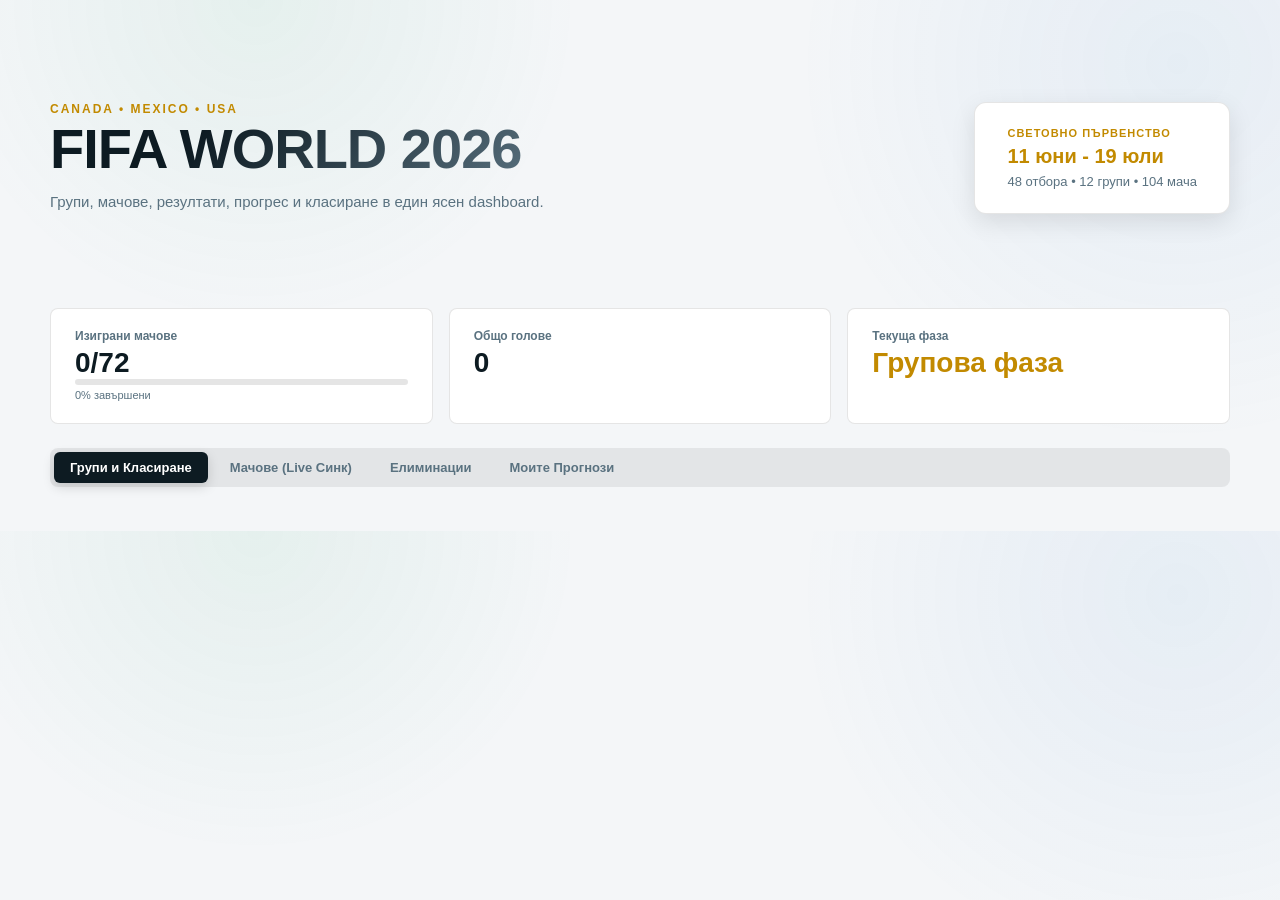
==== index.html @ af620a42 "Add files via upload" ====
<!doctype html>
<html lang="bg">
  <head>
    <meta charset="utf-8">
    <meta name="viewport" content="width=device-width, initial-scale=1">
    <title>FIFA WORLD 2026</title>
    <link rel="stylesheet" href="styles.css">
  </head>
  <body>
    <main class="shell">
      <header class="hero">
        <div>
          <p class="eyebrow">Canada • Mexico • USA</p>
          <h1>FIFA WORLD 2026</h1>
          <p class="subtitle">Групи, мачове, резултати, прогрес и класиране в един ясен dashboard.</p>
        </div>
        <div class="hero-panel">
          <span style="color: var(--gold); font-weight: bold; margin-bottom: 6px; display: block;">СВЕТОВНО ПЪРВЕНСТВО</span>
          <strong>11 юни - 19 юли</strong>
          <small>48 отбора • 12 групи • 104 мача</small>
        </div>
      </header>

      <section class="stats" aria-label="Общ прогрес">
        <article>
          <span>Изиграни мачове</span>
          <strong id="playedCount">0/72</strong>
          <div class="progress-container">
            <div class="progress-bar">
              <div id="progressFill" class="progress-fill"></div>
            </div>
            <small id="progressPercent" style="color: var(--muted); font-size: 11px;">0% завършени</small>
          </div>
        </article>
        <article>
          <span>Общо голове</span>
          <strong id="goalsCount">0</strong>
        </article>
        <article>
          <span>Текуща фаза</span>
          <strong id="stageLabel" style="color: var(--gold);">Групова фаза</strong>
        </article>
      </section>

      <nav class="tabs" aria-label="Основна навигация">
        <button class="tab active" data-view="groups">Групи и Класиране</button>
        <button class="tab" data-view="matches">Мачове (Live Синк)</button>
        <button class="tab" data-view="bracket">Елиминации</button>
        <button class="tab" data-view="bets">Моите Прогнози</button>
      </nav>

      <section id="groupsView" class="view active">
        <div id="standingsGrid" class="groups-grid">
          <!-- Групите се рендерират тук динамично чрез JavaScript -->
        </div>
      </section>

      <section id="matchesView" class="view">
        <div class="filters-bar">
          <div class="filter-group">
            <label for="groupFilter">Група:</label>
            <select id="groupFilter">
              <option value="all">Всички групи</option>
            </select>
          </div>
          <div class="filter-group">
            <label for="statusFilter">Статус:</label>
            <select id="statusFilter">
              <option value="all">Всички</option>
              <option value="played">Изиграни</option>
              <option value="upcoming">Предстоящи</option>
            </select>
          </div>
          <div id="syncStatus" class="sync-badge">Синхронизиране...</div>
        </div>

        <div id="matchesList" class="matches-list">
          <!-- Мачовете се рендерират динамично тук -->
        </div>
      </section>

      <section id="bracketView" class="view">
        <div class="modern-bracket-container">
          <div class="bracket-column">
            <div class="column-header">1/16 Финали</div>
            <div class="bracket-match"><div class="bracket-team">1A</div><div class="bracket-team">2B</div></div>
            <div class="bracket-match"><div class="bracket-team">1C</div><div class="bracket-team">3A/B/F</div></div>
          </div>
          <div class="bracket-column">
            <div class="column-header">1/8 Финали</div>
            <div class="bracket-match"><div class="bracket-team">Победител 1/16-1</div><div class="bracket-team">Победител 1/16-2</div></div>
          </div>
          <div class="bracket-column">
            <div class="column-header">Четвъртфинали</div>
            <div class="bracket-match"><div class="bracket-team">Победител 1/8-1</div><div class="bracket-team">Победител 1/8-2</div></div>
          </div>
          <div class="bracket-column">
            <div class="column-header">Полуфинали</div>
            <div class="bracket-match"><div class="bracket-team">Победител ЧФ-1</div><div class="bracket-team">Победител ЧФ-2</div></div>
          </div>
          <div class="bracket-column final-column">
            <div class="column-header" style="color: var(--gold);">ФИНАЛ</div>
            <div class="bracket-match final-match">
              <div class="bracket-team">👑 Шампион 1</div>
              <div class="bracket-team">👑 Шампион 2</div>
            </div>
          </div>
        </div>
      </section>

      <section id="betsView" class="view">
        <div class="bets-header" style="margin-bottom: 20px; background: var(--panel); padding: 16px; border-radius: 8px; border: 1px solid var(--line);">
          <h2 style="margin: 0 0 6px 0; color: var(--gold);">Моите Лични Прогнози</h2>
          <p style="color: var(--muted); font-size: 13px; margin: 0;">Тук можеш да попълниш твоите очаквания за мачовете независимо от официалното API.</p>
        </div>
        <div id="betsList" class="bets-list">
          <!-- Прогнозите ще се генерират тук -->
        </div>
      </section>
    </main>

    <script src="app.js"></script>
  </body>
</html>
---- styles.css ----
:root {
  --bg: #f4f6f8;
  --panel: #ffffff;
  --panel-2: #eef1f4;
  --ink: #0d1b22;
  --muted: #5a7280;
  --line: rgba(0, 0, 0, 0.10);
  --gold: #c28a00;
  --green: #1a9e6a;
  --red: #d94f3a;
  --blue: #2478cc;
}

* {
  box-sizing: border-box;
}

body {
  margin: 0;
  font-family: Inter, Segoe UI, Arial, sans-serif;
  background:
    radial-gradient(circle at 20% 0%, rgba(26, 158, 106, 0.07), transparent 28%),
    radial-gradient(circle at 92% 12%, rgba(36, 120, 204, 0.07), transparent 30%),
    var(--bg);
  color: var(--ink);
}

button,
select,
input {
  font: inherit;
}

.shell {
  width: min(1180px, calc(100% - 32px));
  margin: 0 auto;
  padding: 28px 0 44px;
}

.hero {
  min-height: 280px;
  display: flex;
  flex-wrap: wrap;
  align-items: center;
  justify-content: space-between;
  gap: 32px;
  padding: 20px 0 40px;
}

.hero h1 {
  margin: 4px 0 12px;
  font-size: clamp(32px, 5vw, 56px);
  font-weight: 900;
  letter-spacing: -1px;
  line-height: 1.05;
  background: linear-gradient(135deg, var(--ink) 30%, var(--muted));
  -webkit-background-clip: text;
  -webkit-text-fill-color: transparent;
}

.eyebrow {
  margin: 0;
  color: var(--gold);
  font-size: 12px;
  font-weight: 900;
  text-transform: uppercase;
  letter-spacing: 2px;
}

.subtitle {
  margin: 0;
  max-width: 520px;
  color: var(--muted);
  font-size: 15px;
  line-height: 1.5;
}

.hero-panel {
  padding: 24px 32px;
  border-radius: 12px;
  background: var(--panel);
  border: 1px solid var(--line);
  box-shadow: 0 8px 24px rgba(0, 0, 0, 0.10);
}

.hero-panel span {
  display: block;
  color: var(--muted);
  font-size: 11px;
  font-weight: 900;
  text-transform: uppercase;
  letter-spacing: 1px;
}

.hero-panel strong {
  display: block;
  margin: 4px 0 6px;
  font-size: 20px;
  font-weight: 900;
  color: var(--gold);
}

.hero-panel small {
  display: block;
  color: var(--muted);
  font-size: 13px;
}

.stats {
  display: grid;
  grid-template-columns: repeat(auto-fit, minmax(240px, 1fr));
  gap: 16px;
  margin-bottom: 24px;
}

.stats article {
  padding: 20px 24px;
  border-radius: 8px;
  background: var(--panel);
  border: 1px solid var(--line);
}

.stats span {
  display: block;
  margin-bottom: 4px;
  color: var(--muted);
  font-size: 12px;
  font-weight: bold;
}

.stats strong {
  font-size: 28px;
  font-weight: 900;
}



.progress-head {
  display: flex;
  justify-content: space-between;
  margin-bottom: 12px;
  font-size: 13px;
  font-weight: bold;
}

.progress-head span {
  color: var(--muted);
}

.progress-bar {
  height: 6px;
  border-radius: 3px;
  background: rgba(0, 0, 0, 0.1);
  overflow: hidden;
}

.progress-wrap {
  margin-bottom: 40px;
  padding: 20px 24px;
  border-radius: 8px;
  background: var(--panel);
  border: 1px solid var(--line);
}

.progress-fill {
  height: 100%;
  width: 0;
  background: linear-gradient(90deg, var(--blue), var(--green));
  transition: width 0.6s cubic-bezier(0.1, 0.8, 0.3, 1);
}

.controls {
  display: flex;
  flex-wrap: wrap;
  align-items: center;
  justify-content: space-between;
  gap: 20px;
  margin-bottom: 28px;
  padding-bottom: 16px;
  border-bottom: 1px solid var(--line);
}

.tabs {
  display: flex;
  gap: 6px;
  padding: 4px;
  border-radius: 8px;
  background: rgba(0, 0, 0, 0.07);
}

.tab {
  padding: 8px 16px;
  border: 0;
  border-radius: 6px;
  background: transparent;
  color: var(--muted);
  font-size: 13px;
  font-weight: bold;
  cursor: pointer;
  transition: all 0.15s ease;
}

.tab:hover {
  color: var(--ink);
}

.tab.active {
  background: var(--ink);
  color: #ffffff;
  box-shadow: 0 4px 12px rgba(0, 0, 0, 0.15);
}

.filters {
  display: flex;
  align-items: center;
  gap: 12px;
}

.filters select {
  padding: 8px 32px 8px 12px;
  border-radius: 6px;
  border: 1px solid var(--line);
  background: var(--panel) url("data:image/svg+xml,%3Csvg xmlns='http://www.w3.org/2000/svg' width='12' height='12' fill='%235a7280' viewBox='0 0 16 16'%3E%3Cpath d='M7.247 11.14 2.451 5.658C1.885 5.013 2.345 4 3.204 4h9.592a1 1 0 0 1 .753 1.659l-4.796 5.48a1 1 0 0 1-1.506 0z'/%3E%3C/svg%3E") no-repeat calc(100% - 12px) center;
  appearance: none;
  color: var(--ink);
  font-size: 13px;
  font-weight: bold;
  cursor: pointer;
}

.filters select:focus {
  outline: 0;
  border-color: var(--gold);
}

#syncStatus {
  min-width: 120px;
  color: var(--muted);
  font-size: 11px;
  font-weight: 900;
  text-transform: uppercase;
  text-align: right;
  letter-spacing: 0.5px;
}

.view {
  display: none;
}

.view.active-view {
  display: block;
}

#groupsView {
  display: none;
  grid-template-columns: repeat(auto-fill, minmax(270px, 1fr));
  gap: 20px;
}

#groupsView.active-view {
  display: grid;
}

.group-card {
  padding: 20px;
  border-radius: 8px;
  background: var(--panel);
  border: 1px solid var(--line);
}

.group-title {
  display: flex;
  align-items: center;
  justify-content: space-between;
  margin-bottom: 16px;
  padding-bottom: 10px;
  border-bottom: 1px solid rgba(255, 255, 255, 0.06);
}

.group-title h2 {
  margin: 0;
  font-size: 16px;
  font-weight: 900;
}

.pill {
  padding: 3px 8px;
  border-radius: 4px;
  background: rgba(240, 197, 106, 0.1);
  color: var(--gold);
  font-size: 11px;
  font-weight: bold;
}

.team-row {
  display: flex;
  align-items: center;
  justify-content: space-between;
  padding: 7px 0;
  font-size: 14px;
}

.team-name {
  font-weight: bold;
}

.team-meta {
  color: var(--muted);
  font-size: 12px;
}

.matches-list {
  display: grid;
  grid-template-columns: repeat(auto-fill, minmax(340px, 1fr));
  gap: 20px;
}

.match-card {
  padding: 20px;
  border-radius: 8px;
  background: var(--panel);
  border: 1px solid var(--line);
}

.match-top {
  display: flex;
  align-items: center;
  justify-content: space-between;
  margin-bottom: 10px;
}

.match-meta {
  color: var(--muted);
  font-size: 11px;
  font-weight: bold;
}

.status {
  font-size: 11px;
  font-weight: 900;
  text-transform: uppercase;
  letter-spacing: 0.5px;
}

.score-line {
  display: flex;
  align-items: center;
  justify-content: space-between;
  padding: 4px 0;
}

.score-line strong {
  font-size: 15px;
}

.score-line input {
  width: 48px;
  height: 36px;
  border: 1px solid var(--line);
  border-radius: 8px;
  background: #f4f6f8;
  color: var(--ink);
  font-size: 18px;
  font-weight: 900;
  text-align: center;
}

.score-line input:disabled {
  opacity: 1;
  cursor: not-allowed;
  color: var(--ink);
  border-color: rgba(194, 138, 0, 0.4);
  background: rgba(194, 138, 0, 0.07);
}

.score-actions {
  display: flex;
  align-items: center;
  justify-content: space-between;
  gap: 10px;
  margin-top: 12px;
}

.status {
  color: var(--muted);
  font-size: 12px;
  font-weight: 900;
}

.result-badge {
  color: var(--green);
}

table {
  width: 100%;
  border-collapse: collapse;
  font-size: 13px;
}

th,
td {
  padding: 9px 7px;
  border-top: 1px solid var(--line);
  text-align: right;
}

th:first-child,
td:first-child {
  text-align: left;
}

th {
  color: var(--muted);
  font-size: 11px;
  text-transform: uppercase;
}

.standings-grid {
  display: grid;
  grid-template-columns: repeat(auto-fill, minmax(270px, 1fr));
  gap: 20px;
}

.table-card {
  padding: 16px 20px;
  border-radius: 8px;
  background: var(--panel);
  border: 1px solid var(--line);
}

.table-card h2 {
  margin: 0 0 14px;
  font-size: 15px;
  font-weight: 900;
}

.modern-bracket-container {
  display: flex;
  gap: 24px;
  overflow-x: auto;
  padding: 20px 5px;
  align-items: stretch;
}

.bracket-column {
  display: flex;
  flex-direction: column;
  justify-content: space-around;
  min-width: 210px;
  flex: 1;
  gap: 20px;
}

.column-header {
  font-size: 11px;
  font-weight: 900;
  color: var(--gold);
  text-transform: uppercase;
  text-align: center;
  margin-bottom: 5px;
  letter-spacing: 1px;
  background: rgba(240, 197, 106, 0.08);
  padding: 6px;
  border-radius: 4px;
}

.bracket-match {
  background: var(--panel);
  border: 1px solid var(--line);
  border-radius: 8px;
  padding: 12px;
  display: flex;
  flex-direction: column;
  gap: 8px;
  box-shadow: 0 2px 8px rgba(0,0,0,0.08);
  position: relative;
}

.bracket-team {
  font-size: 13px;
  font-weight: bold;
  padding: 6px 8px;
  background: rgba(0,0,0,0.03);
  border-radius: 4px;
  border-left: 3px solid var(--muted);
  color: var(--ink);
}

.final-match {
  border: 1px solid var(--gold);
  background: linear-gradient(145deg, #fffbf0, #fff8e1);
}

.final-match .bracket-team {
  border-left-color: var(--gold);
}

.bet-input {
  background: #fafafa !important;
  color: var(--gold) !important;
  border: 1px solid rgba(194, 138, 0, 0.35) !important;
}
.bet-input:focus {
  border-color: var(--gold) !important;
  outline: none;
  box-shadow: 0 0 5px rgba(194, 138, 0, 0.2);
}
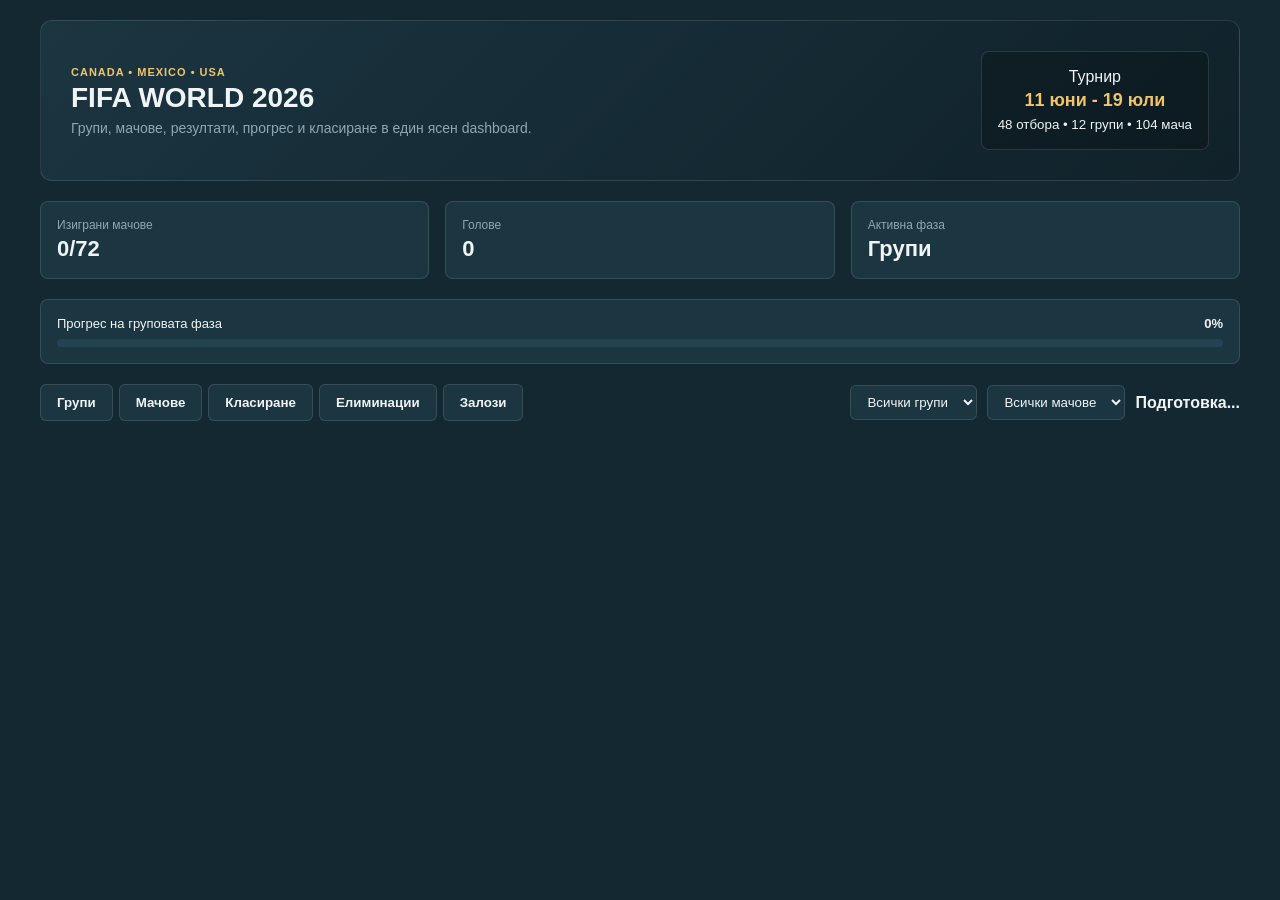
==== commit cbd99e70: "Add files via upload" ====
--- a/index.html
+++ b/index.html
@@ -15,7 +15,7 @@
           <p class="subtitle">Групи, мачове, резултати, прогрес и класиране в един ясен dashboard.</p>
         </div>
         <div class="hero-panel">
-          <span style="color: var(--gold); font-weight: bold; margin-bottom: 6px; display: block;">СВЕТОВНО ПЪРВЕНСТВО</span>
+          <span>Турнир</span>
           <strong>11 юни - 19 юли</strong>
           <small>48 отбора • 12 групи • 104 мача</small>
         </div>
@@ -25,70 +25,63 @@
         <article>
           <span>Изиграни мачове</span>
           <strong id="playedCount">0/72</strong>
-          <div class="progress-container">
-            <div class="progress-bar">
-              <div id="progressFill" class="progress-fill"></div>
-            </div>
-            <small id="progressPercent" style="color: var(--muted); font-size: 11px;">0% завършени</small>
-          </div>
         </article>
         <article>
-          <span>Общо голове</span>
+          <span>Голове</span>
           <strong id="goalsCount">0</strong>
         </article>
         <article>
-          <span>Текуща фаза</span>
-          <strong id="stageLabel" style="color: var(--gold);">Групова фаза</strong>
+          <span>Активна фаза</span>
+          <strong id="stageLabel">Групи</strong>
         </article>
       </section>
 
-      <nav class="tabs" aria-label="Основна навигация">
-        <button class="tab active" data-view="groups">Групи и Класиране</button>
-        <button class="tab" data-view="matches">Мачове (Live Синк)</button>
-        <button class="tab" data-view="bracket">Елиминации</button>
-        <button class="tab" data-view="bets">Моите Прогнози</button>
-      </nav>
-
-      <section id="groupsView" class="view active">
-        <div id="standingsGrid" class="groups-grid">
-          <!-- Групите се рендерират тук динамично чрез JavaScript -->
+      <section class="progress-wrap" aria-label="Визуален прогрес">
+        <div class="progress-head">
+          <span>Прогрес на груповата фаза</span>
+          <strong id="progressPercent">0%</strong>
+        </div>
+        <div class="progress-bar">
+          <div id="progressFill" class="progress-fill"></div>
         </div>
       </section>
 
-      <section id="matchesView" class="view">
-        <div class="filters-bar">
-          <div class="filter-group">
-            <label for="groupFilter">Група:</label>
-            <select id="groupFilter">
-              <option value="all">Всички групи</option>
-            </select>
-          </div>
-          <div class="filter-group">
-            <label for="statusFilter">Статус:</label>
-            <select id="statusFilter">
-              <option value="all">Всички</option>
-              <option value="played">Изиграни</option>
-              <option value="upcoming">Предстоящи</option>
-            </select>
-          </div>
-          <div id="syncStatus" class="sync-badge">Синхронизиране...</div>
+      <div class="controls">
+        <nav class="tabs">
+          <button class="tab" data-view="groups">Групи</button>
+          <button class="tab" data-view="matches">Мачове</button>
+          <button class="tab" data-view="standings">Класиране</button>
+          <button class="tab" data-view="bracket">Елиминации</button>
+          <button class="tab" data-view="bets">Залози</button>
+        </nav>
+
+        <div class="filters">
+          <select id="groupFilter" aria-label="Филтър по група">
+            <option value="all">Всички групи</option>
+          </select>
+          <select id="statusFilter" aria-label="Филтър по статус">
+            <option value="all">Всички мачове</option>
+            <option value="played">Изиграни</option>
+            <option value="upcoming">Предстоящи</option>
+          </select>
+          <strong id="syncStatus">Подготовка...</strong>
         </div>
+      </div>
 
-        <div id="matchesList" class="matches-list">
-          <!-- Мачовете се рендерират динамично тук -->
-        </div>
-      </section>
+      <section id="groupsView" class="view"></section>
+      <section id="matchesView" class="view"></section>
+      <section id="standingsView" class="view"><div id="standingsGrid" class="standings-grid"></div></section>
 
       <section id="bracketView" class="view">
         <div class="modern-bracket-container">
           <div class="bracket-column">
             <div class="column-header">1/16 Финали</div>
-            <div class="bracket-match"><div class="bracket-team">1A</div><div class="bracket-team">2B</div></div>
-            <div class="bracket-match"><div class="bracket-team">1C</div><div class="bracket-team">3A/B/F</div></div>
+            <div class="bracket-match"><div class="bracket-team">Победител А</div><div class="bracket-team">Трети C/D/E</div></div>
+            <div class="bracket-match"><div class="bracket-team">Победител B</div><div class="bracket-team">Втори F</div></div>
           </div>
           <div class="bracket-column">
             <div class="column-header">1/8 Финали</div>
-            <div class="bracket-match"><div class="bracket-team">Победител 1/16-1</div><div class="bracket-team">Победител 1/16-2</div></div>
+            <div class="bracket-match"><div class="bracket-team">Победител Мач 1</div><div class="bracket-team">Победител Мач 2</div></div>
           </div>
           <div class="bracket-column">
             <div class="column-header">Четвъртфинали</div>
@@ -111,14 +104,11 @@
       <section id="betsView" class="view">
         <div class="bets-header" style="margin-bottom: 20px; background: var(--panel); padding: 16px; border-radius: 8px; border: 1px solid var(--line);">
           <h2 style="margin: 0 0 6px 0; color: var(--gold);">Моите Лични Прогнози</h2>
-          <p style="color: var(--muted); font-size: 13px; margin: 0;">Тук можеш да попълниш твоите очаквания за мачовете независимо от официалното API.</p>
+          <p style="color: var(--muted); font-size: 13px; margin: 0;">Резултатите се запазват автоматично във вашия браузър.</p>
         </div>
-        <div id="betsList" class="bets-list">
-          <!-- Прогнозите ще се генерират тук -->
-        </div>
+        <div id="betsList" class="matches-list"></div>
       </section>
     </main>
-
     <script src="app.js"></script>
   </body>
 </html>
--- a/styles.css
+++ b/styles.css
@@ -1,507 +1,77 @@
+/* Елиминиране на белите екрани чрез чист CSS и твърда тема */
 :root {
-  --bg: #f4f6f8;
-  --panel: #ffffff;
-  --panel-2: #eef1f4;
-  --ink: #0d1b22;
-  --muted: #5a7280;
-  --line: rgba(0, 0, 0, 0.10);
-  --gold: #c28a00;
-  --green: #1a9e6a;
-  --red: #d94f3a;
-  --blue: #2478cc;
+  --bg: #142831;
+  --panel: #1b3541;
+  --panel-2: #234352;
+  --ink: #f0f4f6;
+  --muted: #8fa7b3;
+  --line: rgba(255, 255, 255, 0.12);
+  --gold: #f0c56a;
+  --green: #2ecc71;
+  --red: #e74c3c;
+  --blue: #3498db;
 }
 
-* {
-  box-sizing: border-box;
-}
-
+* { box-sizing: border-box; }
 body {
   margin: 0;
-  font-family: Inter, Segoe UI, Arial, sans-serif;
-  background:
-    radial-gradient(circle at 20% 0%, rgba(26, 158, 106, 0.07), transparent 28%),
-    radial-gradient(circle at 92% 12%, rgba(36, 120, 204, 0.07), transparent 30%),
-    var(--bg);
+  font-family: -apple-system, BlinkMacSystemFont, "Segoe UI", Roboto, Arial, sans-serif;
+  background: var(--bg);
   color: var(--ink);
 }
 
-button,
-select,
-input {
-  font: inherit;
-}
-
-.shell {
-  width: min(1180px, calc(100% - 32px));
-  margin: 0 auto;
-  padding: 28px 0 44px;
-}
+.shell { width: min(1200px, calc(100% - 24px)); margin: 0 auto; padding: 20px 0; }
 
 .hero {
-  min-height: 280px;
-  display: flex;
-  flex-wrap: wrap;
-  align-items: center;
-  justify-content: space-between;
-  gap: 32px;
-  padding: 20px 0 40px;
-}
-
-.hero h1 {
-  margin: 4px 0 12px;
-  font-size: clamp(32px, 5vw, 56px);
-  font-weight: 900;
-  letter-spacing: -1px;
-  line-height: 1.05;
-  background: linear-gradient(135deg, var(--ink) 30%, var(--muted));
-  -webkit-background-clip: text;
-  -webkit-text-fill-color: transparent;
-}
-
-.eyebrow {
-  margin: 0;
-  color: var(--gold);
-  font-size: 12px;
-  font-weight: 900;
-  text-transform: uppercase;
-  letter-spacing: 2px;
-}
-
-.subtitle {
-  margin: 0;
-  max-width: 520px;
-  color: var(--muted);
-  font-size: 15px;
-  line-height: 1.5;
-}
-
-.hero-panel {
-  padding: 24px 32px;
-  border-radius: 12px;
-  background: var(--panel);
-  border: 1px solid var(--line);
-  box-shadow: 0 8px 24px rgba(0, 0, 0, 0.10);
-}
-
-.hero-panel span {
-  display: block;
-  color: var(--muted);
-  font-size: 11px;
-  font-weight: 900;
-  text-transform: uppercase;
-  letter-spacing: 1px;
-}
-
-.hero-panel strong {
-  display: block;
-  margin: 4px 0 6px;
-  font-size: 20px;
-  font-weight: 900;
-  color: var(--gold);
-}
-
-.hero-panel small {
-  display: block;
-  color: var(--muted);
-  font-size: 13px;
-}
-
-.stats {
-  display: grid;
-  grid-template-columns: repeat(auto-fit, minmax(240px, 1fr));
-  gap: 16px;
-  margin-bottom: 24px;
-}
-
-.stats article {
-  padding: 20px 24px;
-  border-radius: 8px;
-  background: var(--panel);
-  border: 1px solid var(--line);
-}
-
-.stats span {
-  display: block;
-  margin-bottom: 4px;
-  color: var(--muted);
-  font-size: 12px;
-  font-weight: bold;
-}
-
-.stats strong {
-  font-size: 28px;
-  font-weight: 900;
-}
-
-
-
-.progress-head {
   display: flex;
   justify-content: space-between;
-  margin-bottom: 12px;
-  font-size: 13px;
-  font-weight: bold;
+  align-items: center;
+  background: linear-gradient(135deg, var(--panel), #102129);
+  padding: 30px;
+  border-radius: 12px;
+  border: 1px solid var(--line);
+  margin-bottom: 20px;
 }
+.hero h1 { margin: 4px 0; font-size: 28px; }
+.hero .eyebrow { color: var(--gold); text-transform: uppercase; font-size: 11px; font-weight: bold; margin: 0; letter-spacing: 1px; }
+.hero .subtitle { color: var(--muted); margin: 6px 0 0 0; font-size: 14px; }
+.hero-panel { background: rgba(0,0,0,0.2); padding: 16px; border-radius: 8px; text-align: center; border: 1px solid var(--line); }
+.hero-panel strong { display: block; font-size: 18px; color: var(--gold); margin: 4px 0; }
 
-.progress-head span {
-  color: var(--muted);
-}
+.stats { display: grid; grid-template-columns: repeat(auto-fit, minmax(200px, 1fr)); gap: 16px; margin-bottom: 20px; }
+.stats article { background: var(--panel); border: 1px solid var(--line); padding: 16px; border-radius: 8px; }
+.stats span { display: block; font-size: 12px; color: var(--muted); margin-bottom: 4px; }
+.stats strong { font-size: 22px; font-weight: bold; }
 
-.progress-bar {
-  height: 6px;
-  border-radius: 3px;
-  background: rgba(0, 0, 0, 0.1);
-  overflow: hidden;
-}
+.progress-wrap { background: var(--panel); padding: 16px; border-radius: 8px; border: 1px solid var(--line); margin-bottom: 20px; }
+.progress-head { display: flex; justify-content: space-between; font-size: 13px; margin-bottom: 8px; }
+.progress-bar { background: var(--panel-2); height: 8px; border-radius: 4px; overflow: hidden; }
+.progress-fill { background: var(--green); height: 100%; width: 0%; transition: width 0.3s ease; }
 
-.progress-wrap {
-  margin-bottom: 40px;
-  padding: 20px 24px;
-  border-radius: 8px;
-  background: var(--panel);
-  border: 1px solid var(--line);
-}
+.controls { display: flex; justify-content: space-between; align-items: center; flex-wrap: wrap; gap: 16px; margin-bottom: 20px; }
+.tabs { display: flex; gap: 6px; }
+.tab { background: var(--panel); border: 1px solid var(--line); padding: 10px 16px; color: var(--ink); font-weight: 600; cursor: pointer; border-radius: 6px; }
+.tab.active { background: var(--gold); color: #000; border-color: var(--gold); }
 
-.progress-fill {
-  height: 100%;
-  width: 0;
-  background: linear-gradient(90deg, var(--blue), var(--green));
-  transition: width 0.6s cubic-bezier(0.1, 0.8, 0.3, 1);
-}
+.filters { display: flex; align-items: center; gap: 10px; }
+.filters select { background: var(--panel); color: var(--ink); border: 1px solid var(--line); padding: 8px 12px; border-radius: 6px; outline: none; }
 
-.controls {
-  display: flex;
-  flex-wrap: wrap;
-  align-items: center;
-  justify-content: space-between;
-  gap: 20px;
-  margin-bottom: 28px;
-  padding-bottom: 16px;
-  border-bottom: 1px solid var(--line);
-}
+.view { display: none; }
 
-.tabs {
-  display: flex;
-  gap: 6px;
-  padding: 4px;
-  border-radius: 8px;
-  background: rgba(0, 0, 0, 0.07);
-}
+/* Картички и таблици */
+#groupsView { display: grid; grid-template-columns: repeat(auto-fill, minmax(280px, 1fr)); gap: 16px; }
+.group-card, .table-card, .match-card { background: var(--panel); border: 1px solid var(--line); border-radius: 8px; padding: 16px; }
+.group-title { display: flex; justify-content: space-between; align-items: center; border-bottom: 1px solid var(--line); padding-bottom: 8px; margin-bottom: 12px; }
+.group-title h2 { margin: 0; font-size: 16px; color: var(--gold); }
+.pill { background: var(--panel-2); padding: 4px 8px; border-radius: 4px; font-size: 11px; }
 
-.tab {
-  padding: 8px 16px;
-  border: 0;
-  border-radius: 6px;
-  background: transparent;
-  color: var(--muted);
-  font-size: 13px;
-  font-weight: bold;
-  cursor: pointer;
-  transition: all 0.15s ease;
-}
+.matches-list, .standings-grid { display: grid; grid-template-columns: repeat(auto-fill, minmax(320px, 1fr)); gap: 16px; }
+.match-top { display: flex; justify-content: space-between; font-size: 11px; color: var(--muted); margin-bottom: 8px; }
+.score-line { display: flex; justify-content: space-between; align-items: center; padding: 4px 0; }
+.score-line input { width: 46px; height: 32px; text-align: center; background: var(--panel-2); color: #fff; border: 1px solid var(--line); border-radius: 6px; font-weight: bold; }
 
-.tab:hover {
-  color: var(--ink);
-}
-
-.tab.active {
-  background: var(--ink);
-  color: #ffffff;
-  box-shadow: 0 4px 12px rgba(0, 0, 0, 0.15);
-}
-
-.filters {
-  display: flex;
-  align-items: center;
-  gap: 12px;
-}
-
-.filters select {
-  padding: 8px 32px 8px 12px;
-  border-radius: 6px;
-  border: 1px solid var(--line);
-  background: var(--panel) url("data:image/svg+xml,%3Csvg xmlns='http://www.w3.org/2000/svg' width='12' height='12' fill='%235a7280' viewBox='0 0 16 16'%3E%3Cpath d='M7.247 11.14 2.451 5.658C1.885 5.013 2.345 4 3.204 4h9.592a1 1 0 0 1 .753 1.659l-4.796 5.48a1 1 0 0 1-1.506 0z'/%3E%3C/svg%3E") no-repeat calc(100% - 12px) center;
-  appearance: none;
-  color: var(--ink);
-  font-size: 13px;
-  font-weight: bold;
-  cursor: pointer;
-}
-
-.filters select:focus {
-  outline: 0;
-  border-color: var(--gold);
-}
-
-#syncStatus {
-  min-width: 120px;
-  color: var(--muted);
-  font-size: 11px;
-  font-weight: 900;
-  text-transform: uppercase;
-  text-align: right;
-  letter-spacing: 0.5px;
-}
-
-.view {
-  display: none;
-}
-
-.view.active-view {
-  display: block;
-}
-
-#groupsView {
-  display: none;
-  grid-template-columns: repeat(auto-fill, minmax(270px, 1fr));
-  gap: 20px;
-}
-
-#groupsView.active-view {
-  display: grid;
-}
-
-.group-card {
-  padding: 20px;
-  border-radius: 8px;
-  background: var(--panel);
-  border: 1px solid var(--line);
-}
-
-.group-title {
-  display: flex;
-  align-items: center;
-  justify-content: space-between;
-  margin-bottom: 16px;
-  padding-bottom: 10px;
-  border-bottom: 1px solid rgba(255, 255, 255, 0.06);
-}
-
-.group-title h2 {
-  margin: 0;
-  font-size: 16px;
-  font-weight: 900;
-}
-
-.pill {
-  padding: 3px 8px;
-  border-radius: 4px;
-  background: rgba(240, 197, 106, 0.1);
-  color: var(--gold);
-  font-size: 11px;
-  font-weight: bold;
-}
-
-.team-row {
-  display: flex;
-  align-items: center;
-  justify-content: space-between;
-  padding: 7px 0;
-  font-size: 14px;
-}
-
-.team-name {
-  font-weight: bold;
-}
-
-.team-meta {
-  color: var(--muted);
-  font-size: 12px;
-}
-
-.matches-list {
-  display: grid;
-  grid-template-columns: repeat(auto-fill, minmax(340px, 1fr));
-  gap: 20px;
-}
-
-.match-card {
-  padding: 20px;
-  border-radius: 8px;
-  background: var(--panel);
-  border: 1px solid var(--line);
-}
-
-.match-top {
-  display: flex;
-  align-items: center;
-  justify-content: space-between;
-  margin-bottom: 10px;
-}
-
-.match-meta {
-  color: var(--muted);
-  font-size: 11px;
-  font-weight: bold;
-}
-
-.status {
-  font-size: 11px;
-  font-weight: 900;
-  text-transform: uppercase;
-  letter-spacing: 0.5px;
-}
-
-.score-line {
-  display: flex;
-  align-items: center;
-  justify-content: space-between;
-  padding: 4px 0;
-}
-
-.score-line strong {
-  font-size: 15px;
-}
-
-.score-line input {
-  width: 48px;
-  height: 36px;
-  border: 1px solid var(--line);
-  border-radius: 8px;
-  background: #f4f6f8;
-  color: var(--ink);
-  font-size: 18px;
-  font-weight: 900;
-  text-align: center;
-}
-
-.score-line input:disabled {
-  opacity: 1;
-  cursor: not-allowed;
-  color: var(--ink);
-  border-color: rgba(194, 138, 0, 0.4);
-  background: rgba(194, 138, 0, 0.07);
-}
-
-.score-actions {
-  display: flex;
-  align-items: center;
-  justify-content: space-between;
-  gap: 10px;
-  margin-top: 12px;
-}
-
-.status {
-  color: var(--muted);
-  font-size: 12px;
-  font-weight: 900;
-}
-
-.result-badge {
-  color: var(--green);
-}
-
-table {
-  width: 100%;
-  border-collapse: collapse;
-  font-size: 13px;
-}
-
-th,
-td {
-  padding: 9px 7px;
-  border-top: 1px solid var(--line);
-  text-align: right;
-}
-
-th:first-child,
-td:first-child {
-  text-align: left;
-}
-
-th {
-  color: var(--muted);
-  font-size: 11px;
-  text-transform: uppercase;
-}
-
-.standings-grid {
-  display: grid;
-  grid-template-columns: repeat(auto-fill, minmax(270px, 1fr));
-  gap: 20px;
-}
-
-.table-card {
-  padding: 16px 20px;
-  border-radius: 8px;
-  background: var(--panel);
-  border: 1px solid var(--line);
-}
-
-.table-card h2 {
-  margin: 0 0 14px;
-  font-size: 15px;
-  font-weight: 900;
-}
-
-.modern-bracket-container {
-  display: flex;
-  gap: 24px;
-  overflow-x: auto;
-  padding: 20px 5px;
-  align-items: stretch;
-}
-
-.bracket-column {
-  display: flex;
-  flex-direction: column;
-  justify-content: space-around;
-  min-width: 210px;
-  flex: 1;
-  gap: 20px;
-}
-
-.column-header {
-  font-size: 11px;
-  font-weight: 900;
-  color: var(--gold);
-  text-transform: uppercase;
-  text-align: center;
-  margin-bottom: 5px;
-  letter-spacing: 1px;
-  background: rgba(240, 197, 106, 0.08);
-  padding: 6px;
-  border-radius: 4px;
-}
-
-.bracket-match {
-  background: var(--panel);
-  border: 1px solid var(--line);
-  border-radius: 8px;
-  padding: 12px;
-  display: flex;
-  flex-direction: column;
-  gap: 8px;
-  box-shadow: 0 2px 8px rgba(0,0,0,0.08);
-  position: relative;
-}
-
-.bracket-team {
-  font-size: 13px;
-  font-weight: bold;
-  padding: 6px 8px;
-  background: rgba(0,0,0,0.03);
-  border-radius: 4px;
-  border-left: 3px solid var(--muted);
-  color: var(--ink);
-}
-
-.final-match {
-  border: 1px solid var(--gold);
-  background: linear-gradient(145deg, #fffbf0, #fff8e1);
-}
-
-.final-match .bracket-team {
-  border-left-color: var(--gold);
-}
-
-.bet-input {
-  background: #fafafa !important;
-  color: var(--gold) !important;
-  border: 1px solid rgba(194, 138, 0, 0.35) !important;
-}
-.bet-input:focus {
-  border-color: var(--gold) !important;
-  outline: none;
-  box-shadow: 0 0 5px rgba(194, 138, 0, 0.2);
-}
+.modern-bracket-container { display: flex; gap: 20px; overflow-x: auto; padding: 10px 0; }
+.bracket-column { display: flex; flex-direction: column; justify-content: space-around; gap: 12px; min-width: 200px; }
+.column-header { font-size: 11px; text-align: center; background: var(--panel-2); padding: 6px; border-radius: 4px; font-weight: bold; color: var(--gold); }
+.bracket-match { background: var(--panel); border: 1px solid var(--line); padding: 10px; border-radius: 6px; }
+.bracket-team { font-size: 13px; padding: 2px 0; }
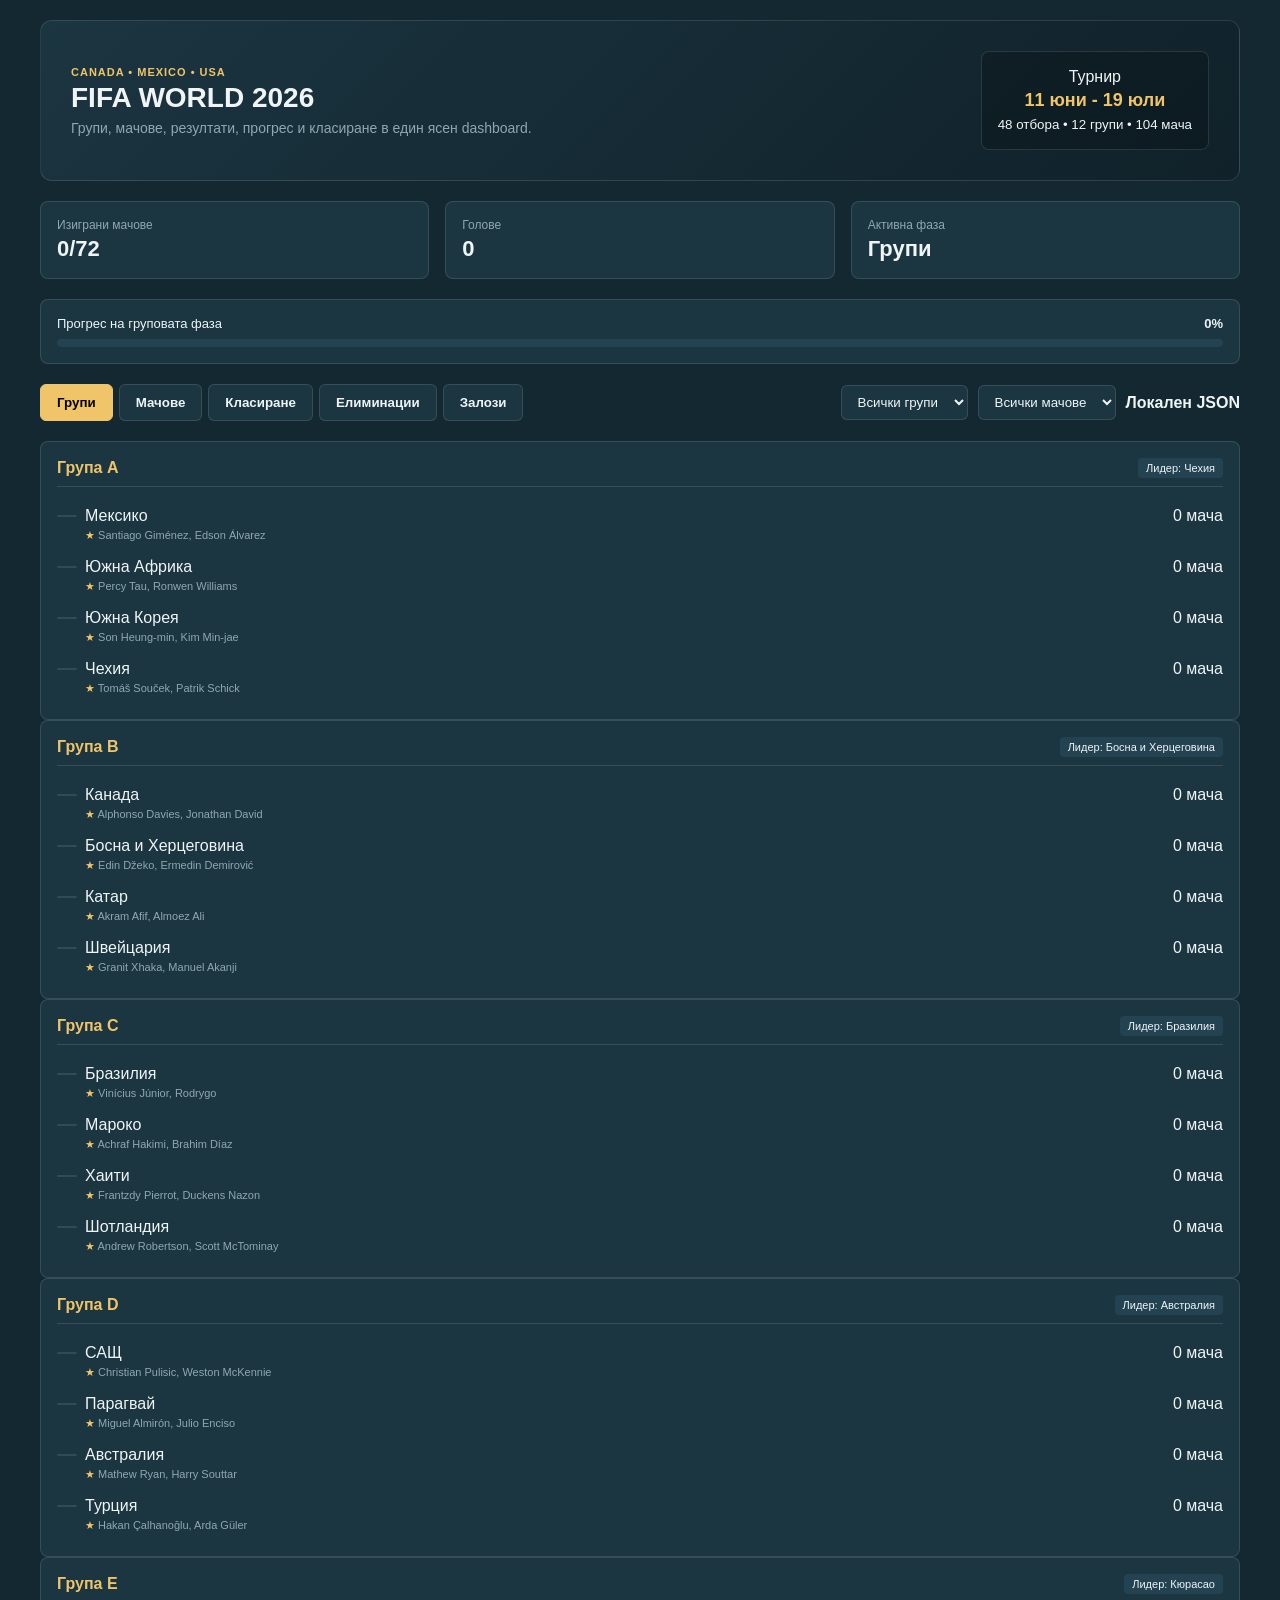
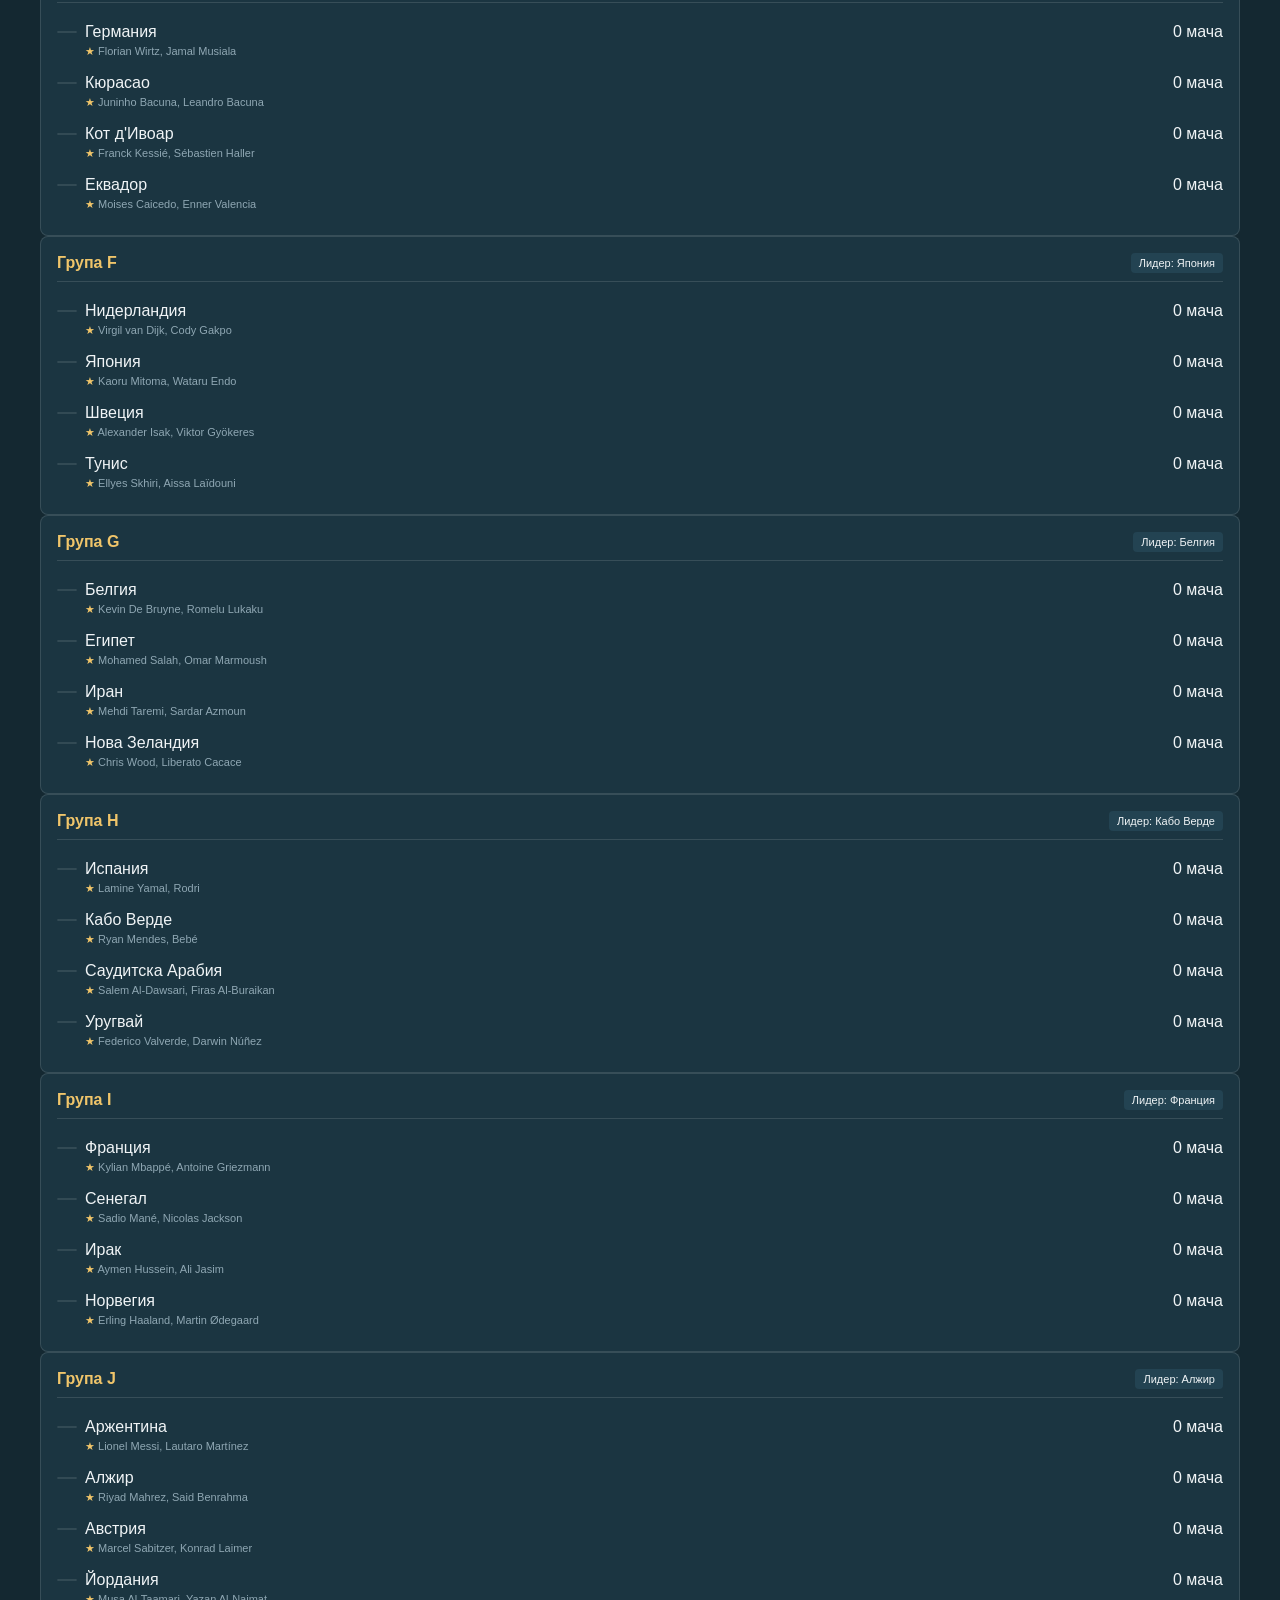
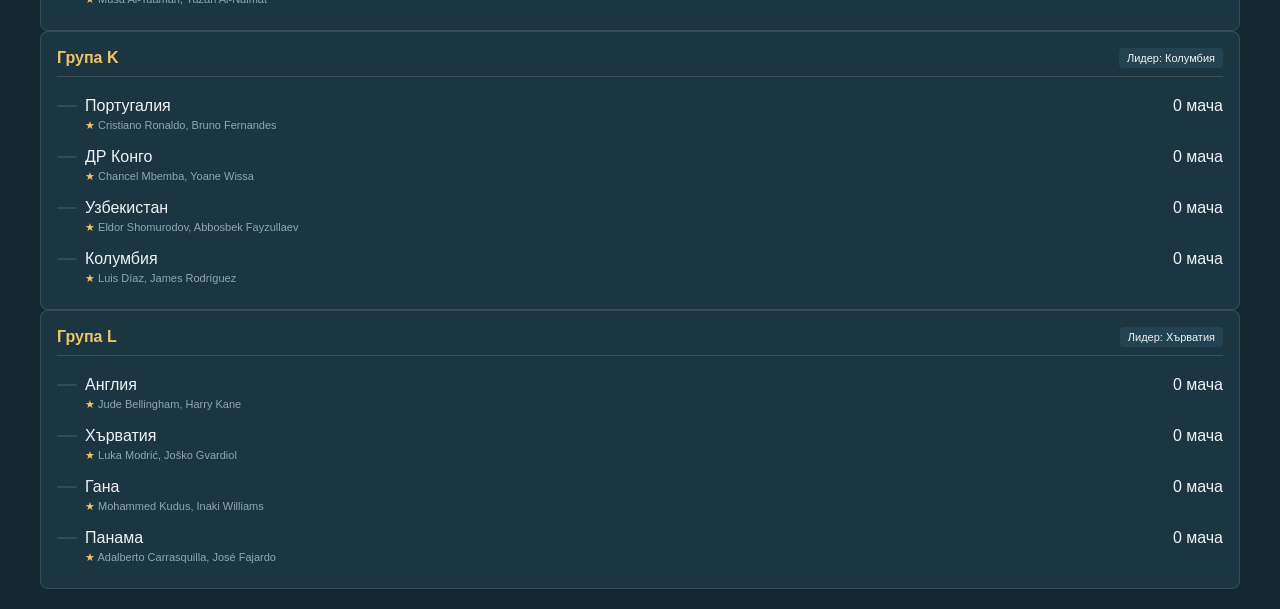
==== commit cf4168ea: "Add files via upload" ====
--- a/index.html
+++ b/index.html
@@ -69,7 +69,7 @@
       </div>
 
       <section id="groupsView" class="view"></section>
-      <section id="matchesView" class="view"></section>
+      <section id="matchesView" class="view"><div id="matchesList" class="matches-list"></div></section>
       <section id="standingsView" class="view"><div id="standingsGrid" class="standings-grid"></div></section>
 
       <section id="bracketView" class="view">
--- a/styles.css
+++ b/styles.css
@@ -1,4 +1,3 @@
-/* Елиминиране на белите екрани чрез чист CSS и твърда тема */
 :root {
   --bg: #142831;
   --panel: #1b3541;
@@ -50,7 +49,7 @@
 
 .controls { display: flex; justify-content: space-between; align-items: center; flex-wrap: wrap; gap: 16px; margin-bottom: 20px; }
 .tabs { display: flex; gap: 6px; }
-.tab { background: var(--panel); border: 1px solid var(--line); padding: 10px 16px; color: var(--ink); font-weight: 600; cursor: pointer; border-radius: 6px; }
+.tab { background: var(--panel); border: 1px solid var(--line); padding: 10px 16px; color: var(--ink); font-weight: 600; cursor: pointer; border-radius: 6px; outline: none;}
 .tab.active { background: var(--gold); color: #000; border-color: var(--gold); }
 
 .filters { display: flex; align-items: center; gap: 10px; }
@@ -58,7 +57,6 @@
 
 .view { display: none; }
 
-/* Картички и таблици */
 #groupsView { display: grid; grid-template-columns: repeat(auto-fill, minmax(280px, 1fr)); gap: 16px; }
 .group-card, .table-card, .match-card { background: var(--panel); border: 1px solid var(--line); border-radius: 8px; padding: 16px; }
 .group-title { display: flex; justify-content: space-between; align-items: center; border-bottom: 1px solid var(--line); padding-bottom: 8px; margin-bottom: 12px; }
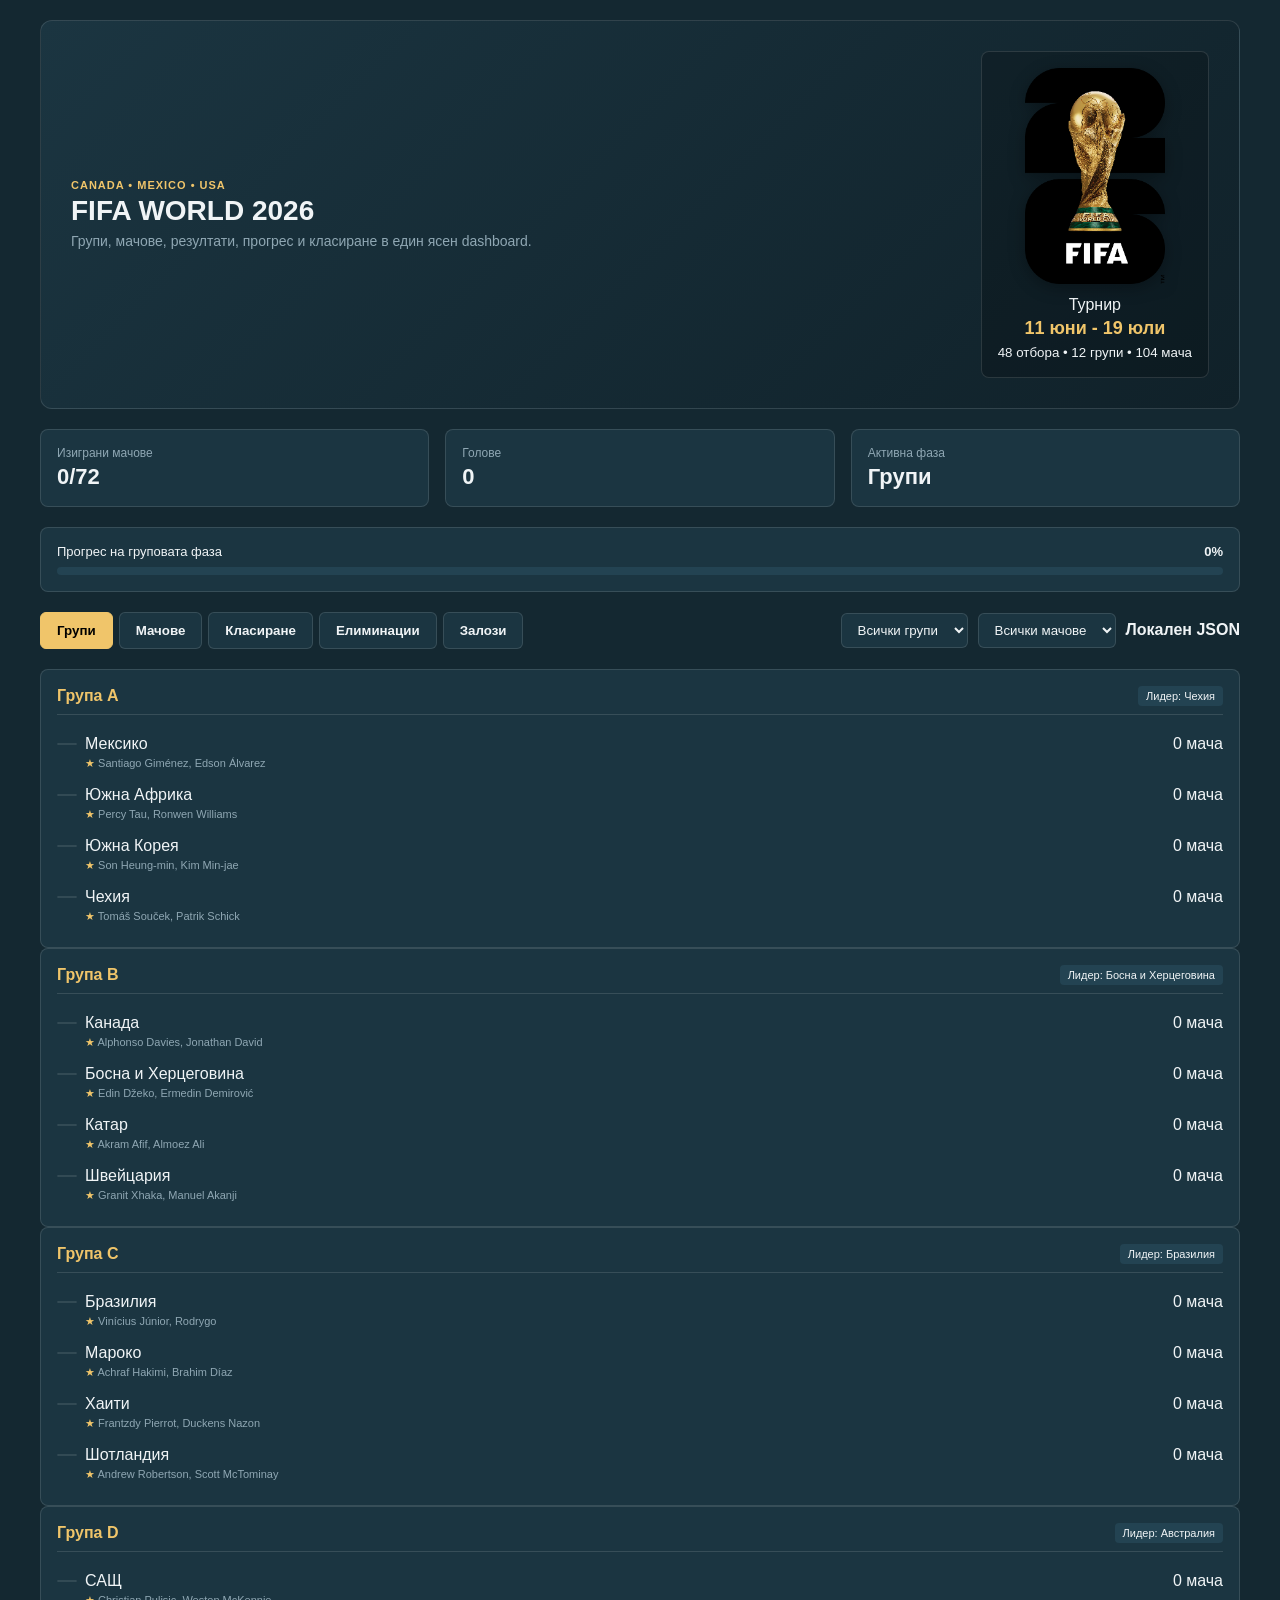
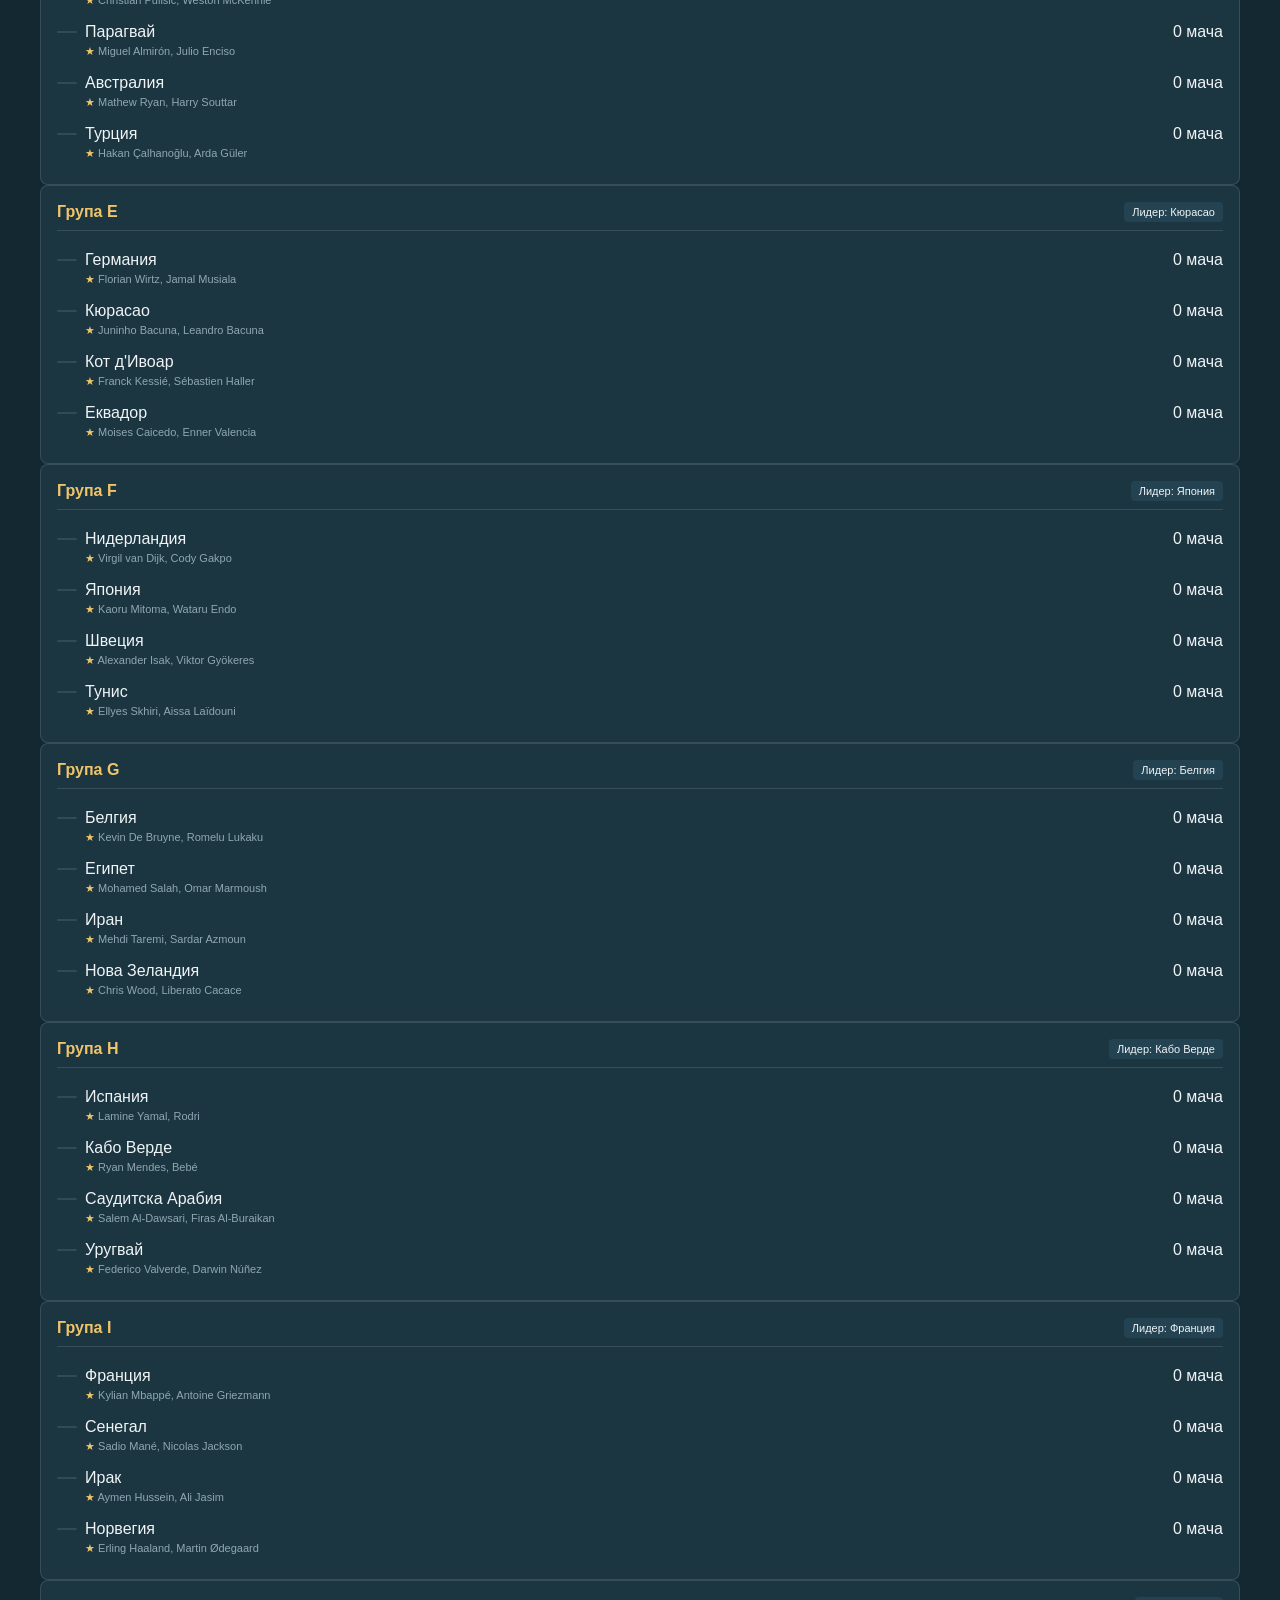
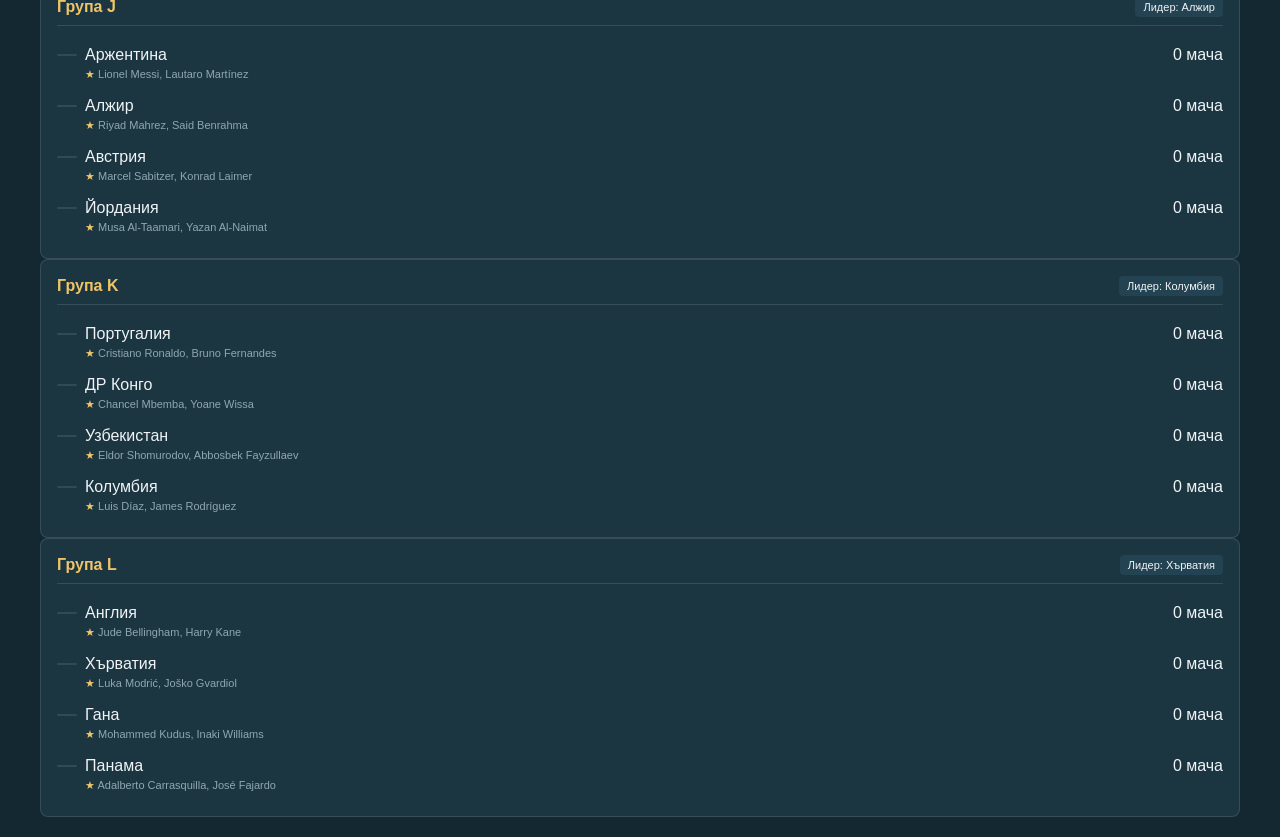
==== commit 3ebf157f: "Add files via upload" ====
--- a/index.html
+++ b/index.html
@@ -9,12 +9,13 @@
   <body>
     <main class="shell">
       <header class="hero">
-        <div>
+        <div class="hero-left">
           <p class="eyebrow">Canada • Mexico • USA</p>
           <h1>FIFA WORLD 2026</h1>
           <p class="subtitle">Групи, мачове, резултати, прогрес и класиране в един ясен dashboard.</p>
         </div>
         <div class="hero-panel">
+          <img src="2026_FIFA_World_Cup_emblem.png" alt="FIFA World Cup 2026" class="hero-logo">
           <span>Турнир</span>
           <strong>11 юни - 19 юли</strong>
           <small>48 отбора • 12 групи • 104 мача</small>
--- a/styles.css
+++ b/styles.css
@@ -37,6 +37,15 @@
 .hero-panel { background: rgba(0,0,0,0.2); padding: 16px; border-radius: 8px; text-align: center; border: 1px solid var(--line); }
 .hero-panel strong { display: block; font-size: 18px; color: var(--gold); margin: 4px 0; }
 
+.hero-logo {
+  display: block;
+  width: 140px;
+  height: auto;
+  margin: 0 auto 12px;
+  filter: drop-shadow(0 4px 8px rgba(0, 0, 0, 0.3));
+  object-fit: contain;
+}
+
 .stats { display: grid; grid-template-columns: repeat(auto-fit, minmax(200px, 1fr)); gap: 16px; margin-bottom: 20px; }
 .stats article { background: var(--panel); border: 1px solid var(--line); padding: 16px; border-radius: 8px; }
 .stats span { display: block; font-size: 12px; color: var(--muted); margin-bottom: 4px; }
@@ -49,7 +58,7 @@
 
 .controls { display: flex; justify-content: space-between; align-items: center; flex-wrap: wrap; gap: 16px; margin-bottom: 20px; }
 .tabs { display: flex; gap: 6px; }
-.tab { background: var(--panel); border: 1px solid var(--line); padding: 10px 16px; color: var(--ink); font-weight: 600; cursor: pointer; border-radius: 6px; outline: none;}
+.tab { background: var(--panel); border: 1px solid var(--line); padding: 10px 16px; color: var(--ink); font-weight: 600; cursor: pointer; border-radius: 6px; outline: none; }
 .tab.active { background: var(--gold); color: #000; border-color: var(--gold); }
 
 .filters { display: flex; align-items: center; gap: 10px; }
@@ -73,3 +82,8 @@
 .column-header { font-size: 11px; text-align: center; background: var(--panel-2); padding: 6px; border-radius: 4px; font-weight: bold; color: var(--gold); }
 .bracket-match { background: var(--panel); border: 1px solid var(--line); padding: 10px; border-radius: 6px; }
 .bracket-team { font-size: 13px; padding: 2px 0; }
+
+@media (max-width: 768px) {
+  .hero { flex-direction: column; text-align: center; gap: 20px; }
+  .hero-logo { width: 120px; }
+}
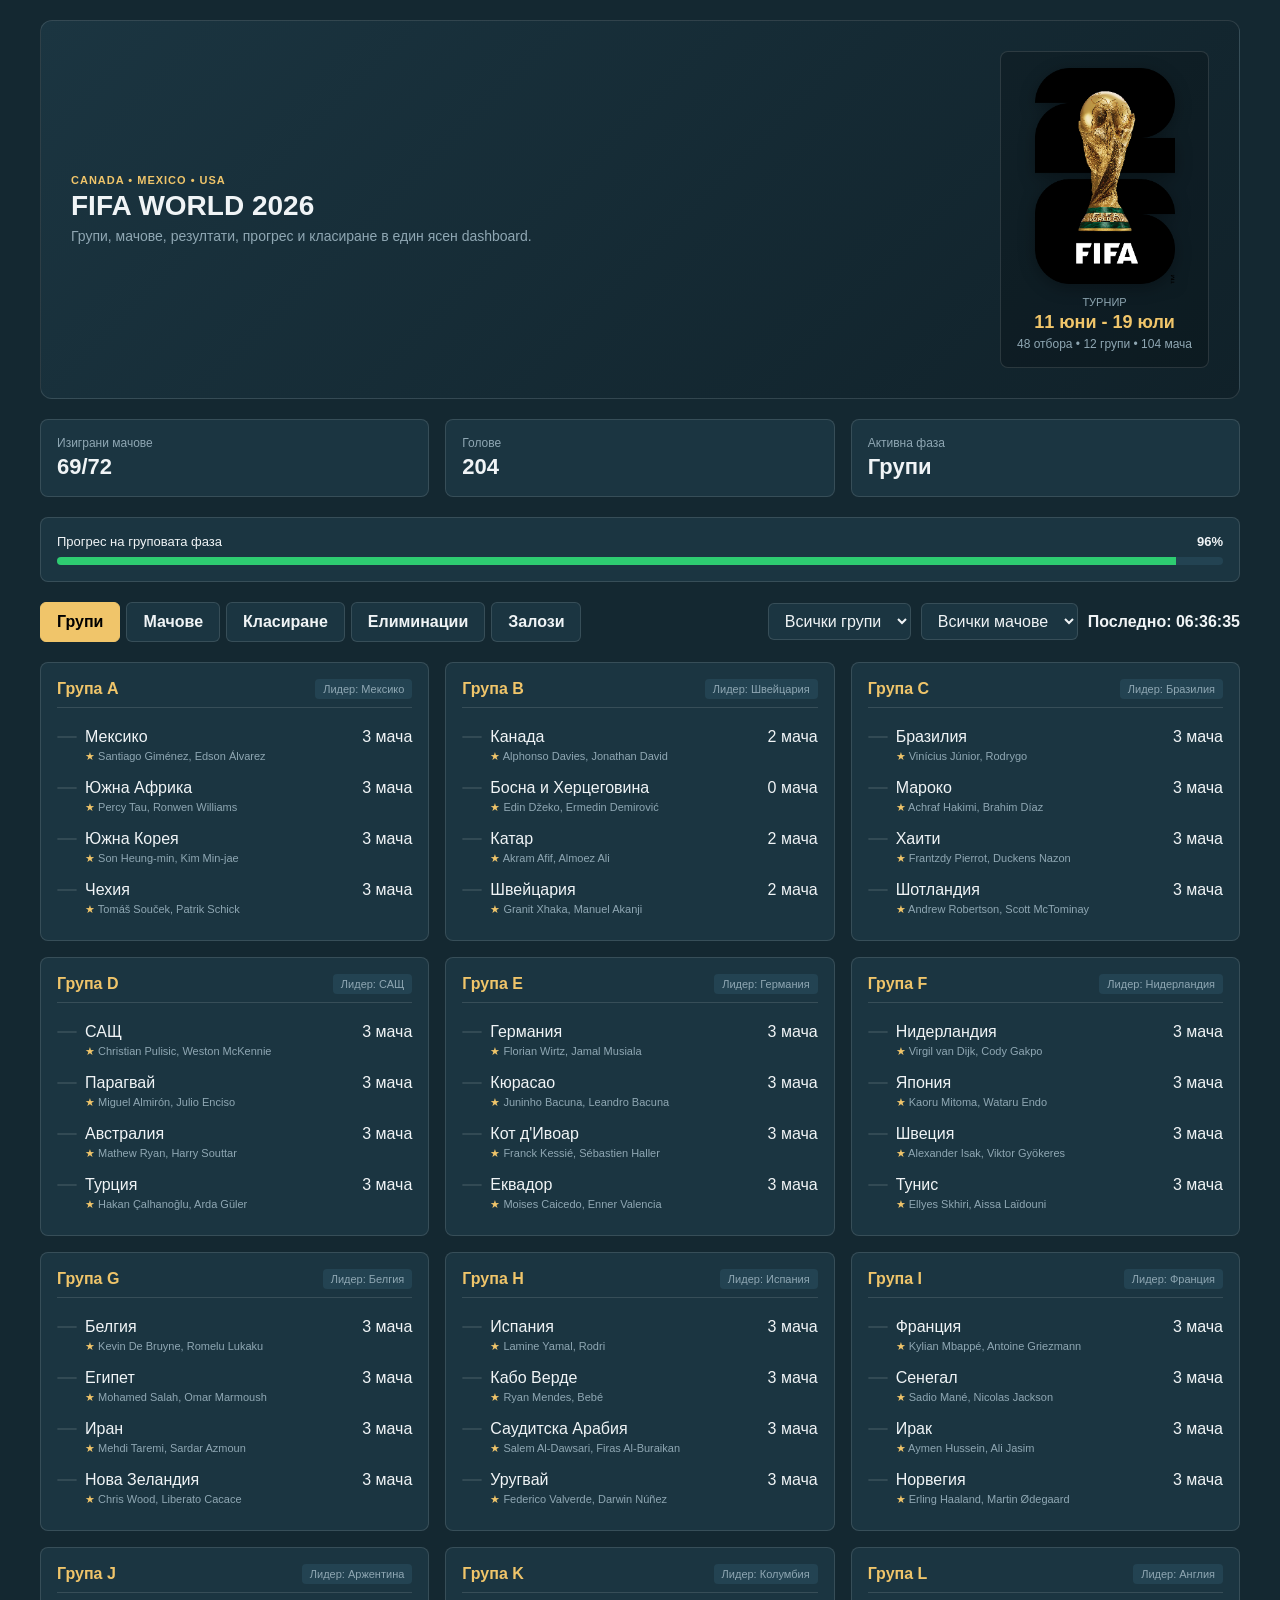
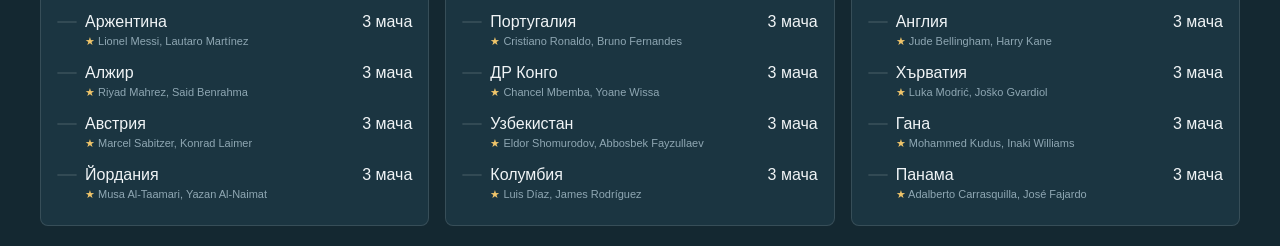
==== commit 784bb0a6: "new ver 1" ====
--- a/index.html
+++ b/index.html
@@ -74,32 +74,8 @@
       <section id="standingsView" class="view"><div id="standingsGrid" class="standings-grid"></div></section>
 
       <section id="bracketView" class="view">
-        <div class="modern-bracket-container">
-          <div class="bracket-column">
-            <div class="column-header">1/16 Финали</div>
-            <div class="bracket-match"><div class="bracket-team">Победител А</div><div class="bracket-team">Трети C/D/E</div></div>
-            <div class="bracket-match"><div class="bracket-team">Победител B</div><div class="bracket-team">Втори F</div></div>
-          </div>
-          <div class="bracket-column">
-            <div class="column-header">1/8 Финали</div>
-            <div class="bracket-match"><div class="bracket-team">Победител Мач 1</div><div class="bracket-team">Победител Мач 2</div></div>
-          </div>
-          <div class="bracket-column">
-            <div class="column-header">Четвъртфинали</div>
-            <div class="bracket-match"><div class="bracket-team">Победител 1/8-1</div><div class="bracket-team">Победител 1/8-2</div></div>
-          </div>
-          <div class="bracket-column">
-            <div class="column-header">Полуфинали</div>
-            <div class="bracket-match"><div class="bracket-team">Победител ЧФ-1</div><div class="bracket-team">Победител ЧФ-2</div></div>
-          </div>
-          <div class="bracket-column final-column">
-            <div class="column-header" style="color: var(--gold);">ФИНАЛ</div>
-            <div class="bracket-match final-match">
-              <div class="bracket-team">👑 Шампион 1</div>
-              <div class="bracket-team">👑 Шампион 2</div>
-            </div>
-          </div>
-        </div>
+        <div id="bracketStatus" class="bracket-status"></div>
+        <div id="bracketContainer" class="modern-bracket-container"></div>
       </section>
 
       <section id="betsView" class="view">
--- a/styles.css
+++ b/styles.css
@@ -1,3 +1,4 @@
+/* FIFA WORLD 2026 - Пълен Дизайн и Стилизация */
 :root {
   --bg: #142831;
   --panel: #1b3541;
@@ -11,7 +12,10 @@
   --blue: #3498db;
 }
 
-* { box-sizing: border-box; }
+* {
+  box-sizing: border-box;
+}
+
 body {
   margin: 0;
   font-family: -apple-system, BlinkMacSystemFont, "Segoe UI", Roboto, Arial, sans-serif;
@@ -19,8 +23,17 @@
   color: var(--ink);
 }
 
-.shell { width: min(1200px, calc(100% - 24px)); margin: 0 auto; padding: 20px 0; }
-
+button, select, input {
+  font: inherit;
+}
+
+.shell {
+  width: min(1200px, calc(100% - 24px));
+  margin: 0 auto;
+  padding: 20px 0;
+}
+
+/* Хедър / Hero блок */
 .hero {
   display: flex;
   justify-content: space-between;
@@ -31,11 +44,56 @@
   border: 1px solid var(--line);
   margin-bottom: 20px;
 }
-.hero h1 { margin: 4px 0; font-size: 28px; }
-.hero .eyebrow { color: var(--gold); text-transform: uppercase; font-size: 11px; font-weight: bold; margin: 0; letter-spacing: 1px; }
-.hero .subtitle { color: var(--muted); margin: 6px 0 0 0; font-size: 14px; }
-.hero-panel { background: rgba(0,0,0,0.2); padding: 16px; border-radius: 8px; text-align: center; border: 1px solid var(--line); }
-.hero-panel strong { display: block; font-size: 18px; color: var(--gold); margin: 4px 0; }
+
+.hero h1 {
+  margin: 4px 0;
+  font-size: 28px;
+  font-weight: 800;
+  color: var(--ink);
+}
+
+.hero .eyebrow {
+  color: var(--gold);
+  text-transform: uppercase;
+  font-size: 11px;
+  font-weight: bold;
+  margin: 0;
+  letter-spacing: 1px;
+}
+
+.hero .subtitle {
+  color: var(--muted);
+  margin: 6px 0 0 0;
+  font-size: 14px;
+}
+
+.hero-panel {
+  background: rgba(0, 0, 0, 0.2);
+  padding: 16px;
+  border-radius: 8px;
+  text-align: center;
+  border: 1px solid var(--line);
+}
+
+.hero-panel span {
+  display: block;
+  font-size: 11px;
+  color: var(--muted);
+  text-transform: uppercase;
+}
+
+.hero-panel strong {
+  display: block;
+  font-size: 18px;
+  color: var(--gold);
+  margin: 4px 0;
+}
+
+.hero-panel small {
+  display: block;
+  font-size: 12px;
+  color: var(--muted);
+}
 
 .hero-logo {
   display: block;
@@ -46,44 +104,471 @@
   object-fit: contain;
 }
 
-.stats { display: grid; grid-template-columns: repeat(auto-fit, minmax(200px, 1fr)); gap: 16px; margin-bottom: 20px; }
-.stats article { background: var(--panel); border: 1px solid var(--line); padding: 16px; border-radius: 8px; }
-.stats span { display: block; font-size: 12px; color: var(--muted); margin-bottom: 4px; }
-.stats strong { font-size: 22px; font-weight: bold; }
-
-.progress-wrap { background: var(--panel); padding: 16px; border-radius: 8px; border: 1px solid var(--line); margin-bottom: 20px; }
-.progress-head { display: flex; justify-content: space-between; font-size: 13px; margin-bottom: 8px; }
-.progress-bar { background: var(--panel-2); height: 8px; border-radius: 4px; overflow: hidden; }
-.progress-fill { background: var(--green); height: 100%; width: 0%; transition: width 0.3s ease; }
-
-.controls { display: flex; justify-content: space-between; align-items: center; flex-wrap: wrap; gap: 16px; margin-bottom: 20px; }
-.tabs { display: flex; gap: 6px; }
-.tab { background: var(--panel); border: 1px solid var(--line); padding: 10px 16px; color: var(--ink); font-weight: 600; cursor: pointer; border-radius: 6px; outline: none; }
-.tab.active { background: var(--gold); color: #000; border-color: var(--gold); }
-
-.filters { display: flex; align-items: center; gap: 10px; }
-.filters select { background: var(--panel); color: var(--ink); border: 1px solid var(--line); padding: 8px 12px; border-radius: 6px; outline: none; }
-
-.view { display: none; }
-
-#groupsView { display: grid; grid-template-columns: repeat(auto-fill, minmax(280px, 1fr)); gap: 16px; }
-.group-card, .table-card, .match-card { background: var(--panel); border: 1px solid var(--line); border-radius: 8px; padding: 16px; }
-.group-title { display: flex; justify-content: space-between; align-items: center; border-bottom: 1px solid var(--line); padding-bottom: 8px; margin-bottom: 12px; }
-.group-title h2 { margin: 0; font-size: 16px; color: var(--gold); }
-.pill { background: var(--panel-2); padding: 4px 8px; border-radius: 4px; font-size: 11px; }
-
-.matches-list, .standings-grid { display: grid; grid-template-columns: repeat(auto-fill, minmax(320px, 1fr)); gap: 16px; }
-.match-top { display: flex; justify-content: space-between; font-size: 11px; color: var(--muted); margin-bottom: 8px; }
-.score-line { display: flex; justify-content: space-between; align-items: center; padding: 4px 0; }
-.score-line input { width: 46px; height: 32px; text-align: center; background: var(--panel-2); color: #fff; border: 1px solid var(--line); border-radius: 6px; font-weight: bold; }
-
-.modern-bracket-container { display: flex; gap: 20px; overflow-x: auto; padding: 10px 0; }
-.bracket-column { display: flex; flex-direction: column; justify-content: space-around; gap: 12px; min-width: 200px; }
-.column-header { font-size: 11px; text-align: center; background: var(--panel-2); padding: 6px; border-radius: 4px; font-weight: bold; color: var(--gold); }
-.bracket-match { background: var(--panel); border: 1px solid var(--line); padding: 10px; border-radius: 6px; }
-.bracket-team { font-size: 13px; padding: 2px 0; }
+/* Статистически карти */
+.stats {
+  display: grid;
+  grid-template-columns: repeat(auto-fit, minmax(200px, 1fr));
+  gap: 16px;
+  margin-bottom: 20px;
+}
+
+.stats article {
+  background: var(--panel);
+  border: 1px solid var(--line);
+  padding: 16px;
+  border-radius: 8px;
+}
+
+.stats span {
+  display: block;
+  font-size: 12px;
+  color: var(--muted);
+  margin-bottom: 4px;
+}
+
+.stats strong {
+  font-size: 22px;
+  font-weight: bold;
+}
+
+/* Прогрес лента */
+.progress-wrap {
+  background: var(--panel);
+  padding: 16px;
+  border-radius: 8px;
+  border: 1px solid var(--line);
+  margin-bottom: 20px;
+}
+
+.progress-head {
+  display: flex;
+  justify-content: space-between;
+  font-size: 13px;
+  margin-bottom: 8px;
+}
+
+.progress-bar {
+  background: var(--panel-2);
+  height: 8px;
+  border-radius: 4px;
+  overflow: hidden;
+}
+
+.progress-fill {
+  background: var(--green);
+  height: 100%;
+  width: 0%;
+  transition: width 0.3s ease;
+}
+
+/* Контроли и Бутони (Табове) */
+.controls {
+  display: flex;
+  justify-content: space-between;
+  align-items: center;
+  flex-wrap: wrap;
+  gap: 16px;
+  margin-bottom: 20px;
+}
+
+.tabs {
+  display: flex;
+  gap: 6px;
+}
+
+.tab {
+  background: var(--panel);
+  border: 1px solid var(--line);
+  padding: 10px 16px;
+  color: var(--ink);
+  font-weight: 600;
+  cursor: pointer;
+  border-radius: 6px;
+  outline: none;
+  transition: all 0.2s ease;
+}
+
+.tab:hover {
+  background: var(--panel-2);
+}
+
+.tab.active {
+  background: var(--gold);
+  color: #000;
+  border-color: var(--gold);
+}
+
+.filters {
+  display: flex;
+  align-items: center;
+  gap: 10px;
+}
+
+.filters select {
+  background: var(--panel);
+  color: var(--ink);
+  border: 1px solid var(--line);
+  padding: 8px 12px;
+  border-radius: 6px;
+  outline: none;
+}
+
+/* Логика за показване и скриване на табовете */
+.view {
+  display: none;
+}
+
+/* Изолирано и твърдо правило за 3 колони за групите */
+#groupsView {
+  gap: 16px;
+}
+
+/* Когато JS премахне display:none и сложи друг стил, активираме чист Grid */
+#groupsView:not([style*="display: none"]) {
+  display: grid !important;
+  grid-template-columns: repeat(3, 1fr) !important;
+}
+
+/* Общи структури за карти, групи и таблици */
+.group-card, .table-card, .match-card {
+  background: var(--panel);
+  border: 1px solid var(--line);
+  border-radius: 8px;
+  padding: 16px;
+}
+
+.group-title {
+  display: flex;
+  justify-content: space-between;
+  align-items: center;
+  border-bottom: 1px solid var(--line);
+  padding-bottom: 8px;
+  margin-bottom: 12px;
+}
+
+.group-title h2 {
+  margin: 0;
+  font-size: 16px;
+  color: var(--gold);
+}
+
+.pill {
+  background: var(--panel-2);
+  padding: 4px 8px;
+  border-radius: 4px;
+  font-size: 11px;
+  color: var(--muted);
+}
+
+/* Списъци с мачове и класирания */
+.matches-list, .standings-grid {
+  display: grid;
+  grid-template-columns: repeat(auto-fill, minmax(320px, 1fr));
+  gap: 16px;
+}
+
+#matchesView:not([style*="display: none"]) {
+  display: grid !important;
+}
+
+#standingsView:not([style*="display: none"]) {
+  display: grid !important;
+}
+
+#bracketView:not([style*="display: none"]) {
+  display: block !important;
+}
+
+#betsView:not([style*="display: none"]) {
+  display: block !important;
+}
+
+.match-top {
+  display: flex;
+  justify-content: space-between;
+  font-size: 11px;
+  color: var(--muted);
+  margin-bottom: 8px;
+}
+
+.score-line {
+  display: flex;
+  justify-content: space-between;
+  align-items: center;
+  padding: 6px 0;
+}
+
+.score-line input {
+  width: 46px;
+  height: 32px;
+  text-align: center;
+  background: var(--panel-2);
+  color: #fff;
+  border: 1px solid var(--line);
+  border-radius: 6px;
+  font-weight: bold;
+}
+
+/* Стилизация на флагове и имена */
+.team-row {
+  display: flex;
+  align-items: center;
+  gap: 8px;
+}
+
+.flag {
+  font-size: 18px;
+  line-height: 1;
+}
+
+/* Структура на елиминациите (Бракет) */
+.modern-bracket-container {
+  display: flex;
+  gap: 20px;
+  overflow-x: auto;
+  padding: 10px 0;
+}
+
+.bracket-column {
+  display: flex;
+  flex-direction: column;
+  justify-content: space-around;
+  gap: 12px;
+  min-width: 200px;
+}
+
+.column-header {
+  font-size: 11px;
+  text-align: center;
+  background: var(--panel-2);
+  padding: 6px;
+  border-radius: 4px;
+  font-weight: bold;
+  color: var(--gold);
+}
+
+.bracket-match {
+  background: var(--panel);
+  border: 1px solid var(--line);
+  padding: 10px;
+  border-radius: 6px;
+}
+
+.bracket-team {
+  font-size: 13px;
+  padding: 2px 0;
+  display: flex;
+  align-items: center;
+  gap: 8px;
+}
+
+.bracket-status {
+  font-size: 12px;
+  color: var(--muted);
+  background: var(--panel-2);
+  border: 1px solid var(--line);
+  padding: 10px 14px;
+  border-radius: 8px;
+  margin-bottom: 14px;
+}
+
+.bracket-team-tbd {
+  color: var(--muted);
+  font-style: italic;
+}
+
+.bracket-flag {
+  width: 18px;
+  border-radius: 2px;
+  border: 1px solid rgba(255, 255, 255, 0.1);
+  flex-shrink: 0;
+}
+
+.bracket-team-name {
+  flex: 1;
+}
+
+.bracket-score {
+  font-weight: bold;
+  color: var(--gold);
+  min-width: 16px;
+  text-align: right;
+}
+
+.bracket-team-winner {
+  color: var(--green);
+  font-weight: bold;
+}
+
+.bracket-match + .bracket-match {
+  margin-top: 8px;
+}
+
+.bracket-third-place {
+  min-width: 200px;
+  display: flex;
+  flex-direction: column;
+  gap: 12px;
+}
+
+.bracket-champion {
+  text-align: center;
+  font-weight: bold;
+  color: var(--gold);
+  background: var(--panel);
+  border: 1px solid var(--line);
+  border-radius: 6px;
+  padding: 10px;
+}
+
+/* Адаптивност за мобилни устройства */
+@media (max-width: 1024px) {
+  #groupsView:not([style*="display: none"]) {
+    grid-template-columns: repeat(2, 1fr) !important;
+  }
+
+  .matches-list, .standings-grid {
+    grid-template-columns: repeat(auto-fill, minmax(280px, 1fr));
+  }
+}
 
 @media (max-width: 768px) {
-  .hero { flex-direction: column; text-align: center; gap: 20px; }
-  .hero-logo { width: 120px; }
-}
+  .shell {
+    width: calc(100% - 16px);
+    padding: 12px 0;
+  }
+
+  .hero {
+    flex-direction: column;
+    text-align: center;
+    gap: 20px;
+    padding: 20px;
+  }
+
+  .hero h1 {
+    font-size: 22px;
+  }
+
+  .hero-logo {
+    width: 120px;
+  }
+
+  .hero-panel {
+    width: 100%;
+  }
+
+  #groupsView:not([style*="display: none"]) {
+    grid-template-columns: 1fr !important;
+  }
+
+  .matches-list, .standings-grid {
+    grid-template-columns: 1fr;
+  }
+
+  .stats {
+    grid-template-columns: repeat(auto-fit, minmax(140px, 1fr));
+    gap: 10px;
+  }
+
+  .stats article {
+    padding: 12px;
+  }
+
+  .stats strong {
+    font-size: 18px;
+  }
+
+  /* Контроли: табове и филтри на отделни редове */
+  .controls {
+    flex-direction: column;
+    align-items: stretch;
+    gap: 10px;
+  }
+
+  .tabs {
+    flex-wrap: wrap;
+    justify-content: center;
+  }
+
+  .tab {
+    flex: 1 1 auto;
+    text-align: center;
+    padding: 10px 8px;
+    font-size: 13px;
+  }
+
+  .filters {
+    flex-wrap: wrap;
+    justify-content: space-between;
+  }
+
+  .filters select {
+    flex: 1 1 45%;
+  }
+
+  #syncStatus {
+    width: 100%;
+    text-align: center;
+    margin-top: 4px;
+  }
+
+  /* Елиминационна фаза: хоризонтално скролване с по-малки колони */
+  .bracket-column {
+    min-width: 160px;
+  }
+
+  .group-card, .table-card, .match-card {
+    padding: 12px;
+  }
+}
+
+@media (max-width: 480px) {
+  .hero h1 {
+    font-size: 19px;
+  }
+
+  .hero .subtitle {
+    font-size: 13px;
+  }
+
+  .stats {
+    grid-template-columns: 1fr 1fr;
+  }
+
+  .stats article:nth-child(3) {
+    grid-column: span 2;
+  }
+
+  .tab {
+    font-size: 12px;
+    padding: 8px 6px;
+  }
+
+  .filters select {
+    flex: 1 1 100%;
+  }
+
+  .score-line input {
+    width: 40px;
+    height: 30px;
+  }
+
+  .group-title h2 {
+    font-size: 14px;
+  }
+
+  .match-meta {
+    font-size: 10px;
+  }
+
+  /* Редовете с прогнози/резултати в Залози: пренасяне на нов ред */
+  .score-actions {
+    flex-wrap: wrap;
+    gap: 6px;
+  }
+
+  .score-actions .status {
+    width: 100%;
+  }
+}
+
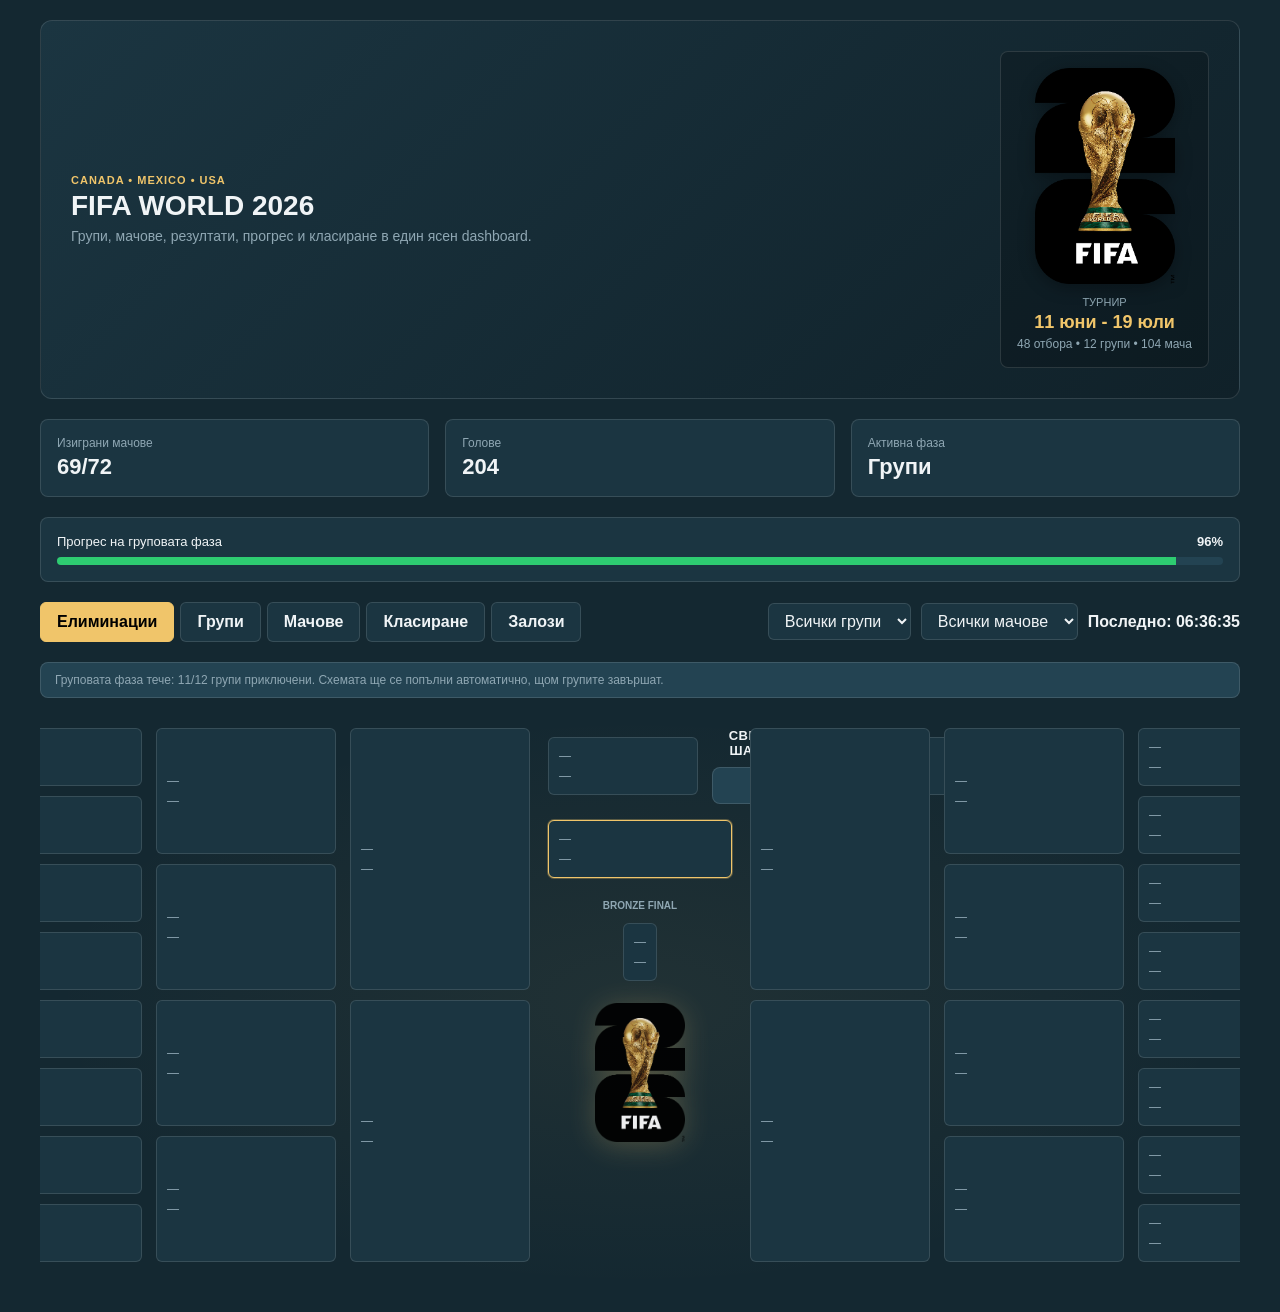
==== commit a9695bdc: "ver 1.1" ====
--- a/index.html
+++ b/index.html
@@ -49,10 +49,10 @@
 
       <div class="controls">
         <nav class="tabs">
+          <button class="tab" data-view="bracket">Елиминации</button>
           <button class="tab" data-view="groups">Групи</button>
           <button class="tab" data-view="matches">Мачове</button>
           <button class="tab" data-view="standings">Класиране</button>
-          <button class="tab" data-view="bracket">Елиминации</button>
           <button class="tab" data-view="bets">Залози</button>
         </nav>
 
--- a/styles.css
+++ b/styles.css
@@ -321,20 +321,41 @@
   line-height: 1;
 }
 
-/* Структура на елиминациите (Бракет) */
+/* Структура на елиминациите (Бракет) — ляво / център (финал, трофей) / дясно */
 .modern-bracket-container {
   display: flex;
-  gap: 20px;
+  justify-content: center;
+  align-items: stretch;
+  gap: 0;
   overflow-x: auto;
-  padding: 10px 0;
-}
-
-.bracket-column {
+  padding: 16px 0 30px;
+  background: radial-gradient(ellipse at center, rgba(240, 197, 106, 0.06), transparent 70%);
+  border-radius: 16px;
+}
+
+.bracket-side {
+  display: flex;
+  gap: 14px;
+  flex-shrink: 0;
+}
+
+.bracket-side-right {
+  flex-direction: row;
+}
+
+.bracket-mini-column {
   display: flex;
   flex-direction: column;
   justify-content: space-around;
-  gap: 12px;
-  min-width: 200px;
+  gap: 10px;
+  min-width: 180px;
+}
+
+.bracket-mini-column .bracket-match {
+  flex: 1;
+  display: flex;
+  flex-direction: column;
+  justify-content: center;
 }
 
 .column-header {
@@ -350,16 +371,16 @@
 .bracket-match {
   background: var(--panel);
   border: 1px solid var(--line);
-  padding: 10px;
+  padding: 8px 10px;
   border-radius: 6px;
 }
 
 .bracket-team {
-  font-size: 13px;
-  padding: 2px 0;
-  display: flex;
-  align-items: center;
-  gap: 8px;
+  font-size: 12px;
+  padding: 3px 0;
+  display: flex;
+  align-items: center;
+  gap: 6px;
 }
 
 .bracket-status {
@@ -386,6 +407,9 @@
 
 .bracket-team-name {
   flex: 1;
+  white-space: nowrap;
+  overflow: hidden;
+  text-overflow: ellipsis;
 }
 
 .bracket-score {
@@ -400,25 +424,102 @@
   font-weight: bold;
 }
 
-.bracket-match + .bracket-match {
-  margin-top: 8px;
-}
-
-.bracket-third-place {
-  min-width: 200px;
+/* Централна колона: полуфинали отгоре, шампион в средата, финал, бронз, трофей отдолу */
+.bracket-center {
   display: flex;
   flex-direction: column;
-  gap: 12px;
-}
-
-.bracket-champion {
+  align-items: center;
+  justify-content: flex-start;
+  gap: 16px;
+  min-width: 220px;
+  padding: 0 18px;
+}
+
+.bracket-center-top {
+  display: flex;
+  align-items: center;
+  gap: 14px;
+  width: 100%;
+}
+
+.bracket-semi-left, .bracket-semi-right {
+  min-width: 150px;
+  display: flex;
+  flex-direction: column;
+  justify-content: center;
+}
+
+.bracket-champion-box {
+  flex-shrink: 0;
   text-align: center;
+  display: flex;
+  flex-direction: column;
+  align-items: center;
+  gap: 8px;
+}
+
+.bracket-champion-label {
+  font-size: 13px;
+  font-weight: 800;
+  letter-spacing: 0.5px;
+  line-height: 1.2;
+  color: var(--ink);
+}
+
+.bracket-champion-name {
+  background: var(--panel-2);
+  border: 1px solid var(--line);
+  border-radius: 8px;
+  padding: 10px 16px;
   font-weight: bold;
+  color: var(--muted);
+  min-width: 110px;
+  font-size: 13px;
+}
+
+.bracket-champion-name.is-decided {
   color: var(--gold);
-  background: var(--panel);
-  border: 1px solid var(--line);
-  border-radius: 6px;
-  padding: 10px;
+  border-color: var(--gold);
+  background: rgba(240, 197, 106, 0.12);
+}
+
+.bracket-center-final {
+  width: 100%;
+}
+
+.bracket-center-final .final-match {
+  border-color: var(--gold);
+  box-shadow: 0 0 0 1px rgba(240, 197, 106, 0.3);
+}
+
+.bracket-center-bronze {
+  width: 100%;
+  display: flex;
+  flex-direction: column;
+  gap: 6px;
+  align-items: center;
+}
+
+.bracket-center-bronze .column-header {
+  font-size: 10px;
+  background: transparent;
+  color: var(--muted);
+}
+
+.bracket-trophy {
+  margin-top: 6px;
+}
+
+.bracket-trophy-img {
+  width: 90px;
+  opacity: 0.92;
+  filter: drop-shadow(0 4px 14px rgba(240, 197, 106, 0.25));
+}
+
+@media (max-width: 1024px) {
+  .modern-bracket-container {
+    justify-content: flex-start;
+  }
 }
 
 /* Адаптивност за мобилни устройства */
@@ -513,8 +614,17 @@
   }
 
   /* Елиминационна фаза: хоризонтално скролване с по-малки колони */
-  .bracket-column {
-    min-width: 160px;
+  .bracket-mini-column {
+    min-width: 140px;
+  }
+
+  .bracket-center {
+    min-width: 170px;
+    padding: 0 10px;
+  }
+
+  .bracket-trophy-img {
+    width: 64px;
   }
 
   .group-card, .table-card, .match-card {
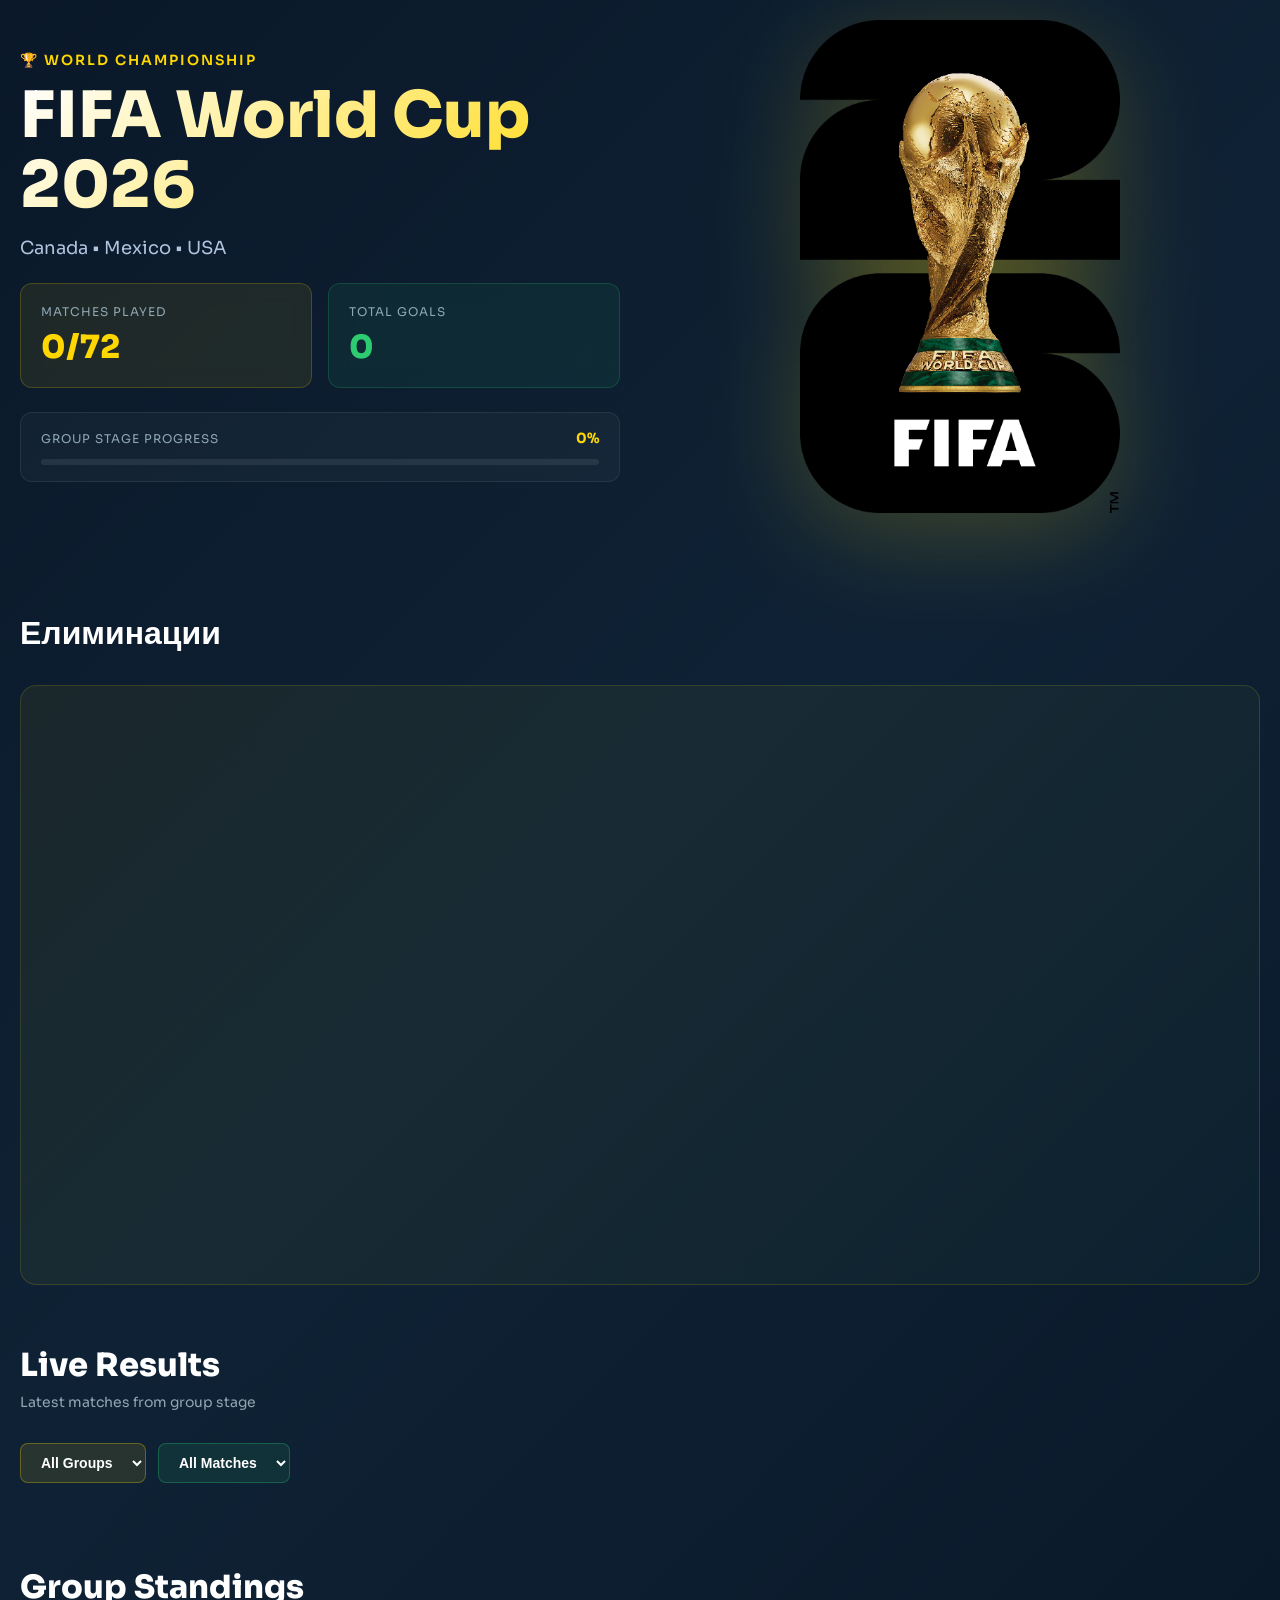
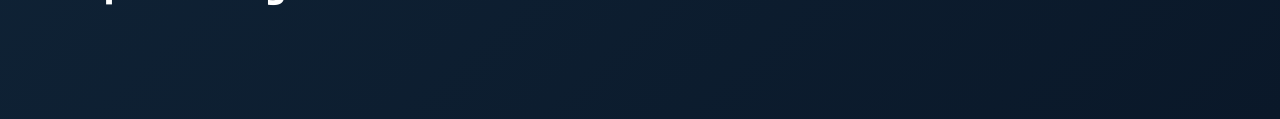
==== commit 7e44f0d0: "new ver" ====
--- a/index.html
+++ b/index.html
@@ -1,91 +1,342 @@
-<!doctype html>
-<html lang="bg">
-  <head>
-    <meta charset="utf-8">
-    <meta name="viewport" content="width=device-width, initial-scale=1">
-    <title>FIFA WORLD 2026</title>
-    <link rel="stylesheet" href="styles.css">
-  </head>
-  <body>
-    <main class="shell">
-      <header class="hero">
-        <div class="hero-left">
-          <p class="eyebrow">Canada • Mexico • USA</p>
-          <h1>FIFA WORLD 2026</h1>
-          <p class="subtitle">Групи, мачове, резултати, прогрес и класиране в един ясен dashboard.</p>
+<!DOCTYPE html>
+<html>
+<head>
+<meta charset="utf-8">
+<meta name="viewport" content="width=device-width, initial-scale=1">
+<script src="./support.js"></script>
+</head>
+<body>
+<x-dc>
+<helmet>
+  <meta charset="utf-8">
+  <meta name="viewport" content="width=device-width, initial-scale=1">
+  <style>
+    @import url('https://fonts.googleapis.com/css2?family=Sora:wght@400;600;700;800&display=swap');
+    * { box-sizing: border-box; }
+    body { margin: 0; font-family: 'Sora', -apple-system, BlinkMacSystemFont, 'Segoe UI', sans-serif; background: linear-gradient(135deg, #0a1829 0%, #0f2235 50%, #0a1829 100%); color: #ffffff; overflow-x: hidden; }
+  </style>
+</helmet>
+
+<div style="min-height: 100vh; background: linear-gradient(135deg, #0a1829 0%, #0f2235 50%, #0a1829 100%); padding: 20px;">
+  <section style="max-width: 1400px; margin: 0 auto; padding-bottom: 40px;">
+    <div style="display: grid; grid-template-columns: 1fr 1fr; gap: 40px; align-items: center; margin-bottom: 60px;">
+      <div style="display: flex; flex-direction: column; gap: 24px;">
+        <div>
+          <p style="margin: 0; font-size: 14px; font-weight: 600; letter-spacing: 2px; color: #ffd700; text-transform: uppercase;">🏆 World Championship</p>
+          <h1 style="margin: 12px 0 0 0; font-size: clamp(32px, 8vw, 64px); font-weight: 800; line-height: 1.1; background: linear-gradient(135deg, #ffffff 0%, #ffd700 100%); -webkit-background-clip: text; -webkit-text-fill-color: transparent; background-clip: text;">FIFA World Cup 2026</h1>
+          <p style="margin: 16px 0 0 0; font-size: 18px; color: #b0c4de;">Canada • Mexico • USA</p>
         </div>
-        <div class="hero-panel">
-          <img src="2026_FIFA_World_Cup_emblem.png" alt="FIFA World Cup 2026" class="hero-logo">
-          <span>Турнир</span>
-          <strong>11 юни - 19 юли</strong>
-          <small>48 отбора • 12 групи • 104 мача</small>
+        <div style="display: grid; grid-template-columns: 1fr 1fr; gap: 16px;">
+          <div style="background: rgba(255, 215, 0, 0.08); border: 1px solid rgba(255, 215, 0, 0.2); border-radius: 12px; padding: 20px; backdrop-filter: blur(10px);">
+            <p style="margin: 0; font-size: 12px; color: #8fa7b3; text-transform: uppercase; letter-spacing: 1px;">Matches Played</p>
+            <p style="margin: 8px 0 0 0; font-size: 32px; font-weight: 800; color: #ffd700;"><span id="matchesValue">0</span>/72</p>
+          </div>
+          <div style="background: rgba(46, 204, 113, 0.08); border: 1px solid rgba(46, 204, 113, 0.2); border-radius: 12px; padding: 20px; backdrop-filter: blur(10px);">
+            <p style="margin: 0; font-size: 12px; color: #8fa7b3; text-transform: uppercase; letter-spacing: 1px;">Total Goals</p>
+            <p style="margin: 8px 0 0 0; font-size: 32px; font-weight: 800; color: #2ecc71;"><span id="goalsValue">0</span></p>
+          </div>
         </div>
-      </header>
-
-      <section class="stats" aria-label="Общ прогрес">
-        <article>
-          <span>Изиграни мачове</span>
-          <strong id="playedCount">0/72</strong>
-        </article>
-        <article>
-          <span>Голове</span>
-          <strong id="goalsCount">0</strong>
-        </article>
-        <article>
-          <span>Активна фаза</span>
-          <strong id="stageLabel">Групи</strong>
-        </article>
-      </section>
-
-      <section class="progress-wrap" aria-label="Визуален прогрес">
-        <div class="progress-head">
-          <span>Прогрес на груповата фаза</span>
-          <strong id="progressPercent">0%</strong>
-        </div>
-        <div class="progress-bar">
-          <div id="progressFill" class="progress-fill"></div>
-        </div>
-      </section>
-
-      <div class="controls">
-        <nav class="tabs">
-          <button class="tab" data-view="bracket">Елиминации</button>
-          <button class="tab" data-view="groups">Групи</button>
-          <button class="tab" data-view="matches">Мачове</button>
-          <button class="tab" data-view="standings">Класиране</button>
-          <button class="tab" data-view="bets">Залози</button>
-        </nav>
-
-        <div class="filters">
-          <select id="groupFilter" aria-label="Филтър по група">
-            <option value="all">Всички групи</option>
-          </select>
-          <select id="statusFilter" aria-label="Филтър по статус">
-            <option value="all">Всички мачове</option>
-            <option value="played">Изиграни</option>
-            <option value="upcoming">Предстоящи</option>
-          </select>
-          <strong id="syncStatus">Подготовка...</strong>
+        <div style="background: rgba(255, 255, 255, 0.03); border: 1px solid rgba(255, 255, 255, 0.08); border-radius: 12px; padding: 16px 20px;">
+          <div style="display: flex; justify-content: space-between; align-items: center; margin-bottom: 12px;">
+            <span style="font-size: 12px; color: #8fa7b3; text-transform: uppercase; letter-spacing: 1px;">Group Stage Progress</span>
+            <span style="font-size: 14px; font-weight: 700; color: #ffd700;"><span id="progressValue">0</span>%</span>
+          </div>
+          <div style="width: 100%; height: 6px; background: rgba(255, 255, 255, 0.08); border-radius: 3px; overflow: hidden;">
+            <div id="progressBar" style="height: 100%; background: linear-gradient(90deg, #2ecc71 0%, #ffd700 100%); width: 0%; transition: width 0.4s ease;"></div>
+          </div>
         </div>
       </div>
-
-      <section id="groupsView" class="view"></section>
-      <section id="matchesView" class="view"><div id="matchesList" class="matches-list"></div></section>
-      <section id="standingsView" class="view"><div id="standingsGrid" class="standings-grid"></div></section>
-
-      <section id="bracketView" class="view">
-        <div id="bracketStatus" class="bracket-status"></div>
-        <div id="bracketContainer" class="modern-bracket-container"></div>
-      </section>
-
-      <section id="betsView" class="view">
-        <div class="bets-header" style="margin-bottom: 20px; background: var(--panel); padding: 16px; border-radius: 8px; border: 1px solid var(--line);">
-          <h2 style="margin: 0 0 6px 0; color: var(--gold);">Моите Лични Прогнози</h2>
-          <p style="color: var(--muted); font-size: 13px; margin: 0;">Резултатите се запазват автоматично във вашия браузър.</p>
-        </div>
-        <div id="betsList" class="matches-list"></div>
-      </section>
-    </main>
-    <script src="app.js"></script>
-  </body>
+      <div style="display: flex; justify-content: center; align-items: center; position: relative;">
+        <div style="position: absolute; width: 300px; height: 300px; background: radial-gradient(circle, rgba(255, 215, 0, 0.15), transparent 70%); border-radius: 50%; filter: blur(40px);"></div>
+        <img src="emblem.png" alt="FIFA World Cup 2026" style="width: 100%; max-width: 320px; height: auto; position: relative; z-index: 1; filter: drop-shadow(0 20px 50px rgba(255, 215, 0, 0.2)); animation: float 3s ease-in-out infinite;">
+      </div>
+    </div>
+  </section>
+
+  <section style="max-width: 1600px; margin: 0 auto; padding-bottom: 60px;">
+    <div style="margin-bottom: 32px;">
+      <h2 style="margin: 0; font-size: 32px; font-weight: 800; color: #ffffff;">Елиминации</h2>
+      <p style="margin: 8px 0 0 0; font-size: 14px; color: #8fa7b3;" id="bracketStatus"></p>
+    </div>
+    <div id="bracketContainer" style="background: linear-gradient(135deg, rgba(255, 215, 0, 0.06) 0%, rgba(46, 204, 113, 0.04) 100%); border: 1px solid rgba(255, 215, 0, 0.15); border-radius: 16px; padding: 40px 20px; overflow-x: auto; min-height: 600px;"></div>
+  </section>
+
+  <section style="max-width: 1400px; margin: 0 auto; padding-bottom: 60px;">
+    <div style="margin-bottom: 32px;">
+      <h2 style="margin: 0; font-size: 32px; font-weight: 800; color: #ffffff;">Live Results</h2>
+      <p style="margin: 8px 0 0 0; font-size: 14px; color: #8fa7b3;">Latest matches from group stage</p>
+    </div>
+    <div style="display: flex; gap: 12px; margin-bottom: 24px; flex-wrap: wrap;">
+      <select id="groupFilter" style="background: rgba(255, 215, 0, 0.1); border: 1px solid rgba(255, 215, 0, 0.3); color: #ffffff; padding: 10px 16px; border-radius: 8px; font-weight: 600; cursor: pointer; font-size: 14px;">
+        <option value="all">All Groups</option>
+      </select>
+      <select id="statusFilter" style="background: rgba(46, 204, 113, 0.1); border: 1px solid rgba(46, 204, 113, 0.3); color: #ffffff; padding: 10px 16px; border-radius: 8px; font-weight: 600; cursor: pointer; font-size: 14px;">
+        <option value="all">All Matches</option>
+        <option value="played">Played</option>
+        <option value="upcoming">Upcoming</option>
+      </select>
+    </div>
+    <div id="resultsContainer" style="display: grid; grid-template-columns: repeat(auto-fill, minmax(320px, 1fr)); gap: 16px;"></div>
+  </section>
+
+  <section style="max-width: 1400px; margin: 0 auto; padding-bottom: 60px;">
+    <div style="margin-bottom: 32px;">
+      <h2 style="margin: 0; font-size: 32px; font-weight: 800; color: #ffffff;">Group Standings</h2>
+    </div>
+    <div id="standingsContainer" style="display: grid; grid-template-columns: repeat(auto-fill, minmax(300px, 1fr)); gap: 16px;"></div>
+  </section>
+</div>
+
+<style>
+  @keyframes float { 0%, 100% { transform: translateY(0px); } 50% { transform: translateY(-20px); } }
+  @keyframes pulse { 0%, 100% { transform: scale(1); } 50% { transform: scale(1.05); } }
+  select { transition: all 0.2s ease; }
+  select:hover { background: rgba(255, 215, 0, 0.15); border-color: rgba(255, 215, 0, 0.5); }
+</style>
+
+</x-dc>
+<script type="text/x-dc" data-dc-script data-props="{&quot;$preview&quot;:{&quot;width&quot;:&quot;100%&quot;,&quot;height&quot;:&quot;1600px&quot;}}">
+class Component extends DCLogic {
+  state = { scores: {}, knockoutScores: {}, groupFilter: 'all', statusFilter: 'all' };
+
+  groups = {
+    A: ["Mexico", "South Africa", "South Korea", "Czechia"],
+    B: ["Canada", "Bosnia and Herzegovina", "Qatar", "Switzerland"],
+    C: ["Brazil", "Morocco", "Haiti", "Scotland"],
+    D: ["United States", "Paraguay", "Australia", "Turkey"],
+    E: ["Germany", "Curacao", "Ivory Coast", "Ecuador"],
+    F: ["Netherlands", "Japan", "Sweden", "Tunisia"],
+    G: ["Belgium", "Egypt", "Iran", "New Zealand"],
+    H: ["Spain", "Cape Verde", "Saudi Arabia", "Uruguay"],
+    I: ["France", "Senegal", "Iraq", "Norway"],
+    J: ["Argentina", "Algeria", "Austria", "Jordan"],
+    K: ["Portugal", "DR Congo", "Uzbekistan", "Colombia"],
+    L: ["England", "Croatia", "Ghana", "Panama"]
+  };
+
+  teamCountryCodes = {
+    "Mexico": "mx", "South Africa": "za", "South Korea": "kr", "Czechia": "cz",
+    "Canada": "ca", "Bosnia and Herzegovina": "ba", "Qatar": "qa", "Switzerland": "ch",
+    "Brazil": "br", "Morocco": "ma", "Haiti": "ht", "Scotland": "gb-sct",
+    "United States": "us", "Paraguay": "py", "Australia": "au", "Turkey": "tr",
+    "Germany": "de", "Curacao": "cw", "Ivory Coast": "ci", "Ecuador": "ec",
+    "Netherlands": "nl", "Japan": "jp", "Sweden": "se", "Tunisia": "tn",
+    "Belgium": "be", "Egypt": "eg", "Iran": "ir", "New Zealand": "nz",
+    "Spain": "es", "Cape Verde": "cv", "Saudi Arabia": "sa", "Uruguay": "uy",
+    "France": "fr", "Senegal": "sn", "Iraq": "iq", "Norway": "no",
+    "Argentina": "ar", "Algeria": "dz", "Austria": "at", "Jordan": "jo",
+    "Portugal": "pt", "DR Congo": "cd", "Uzbekistan": "uz", "Colombia": "co",
+    "England": "gb-eng", "Croatia": "hr", "Ghana": "gh", "Panama": "pa"
+  };
+
+  componentDidMount() {
+    this.fetchResults();
+    this.setupFilters();
+    setInterval(() => this.fetchResults(), 30000);
+  }
+
+  fetchResults = async () => {
+    try {
+      const response = await fetch('results.json', { cache: 'no-store' });
+      const data = await response.json();
+      if (data.matches) this.setState({ scores: data.matches }, () => this.renderAll());
+      if (data.knockout) this.setState({ knockoutScores: data.knockout }, () => this.renderAll());
+    } catch (error) {
+      console.error('Error loading results:', error);
+      this.renderAll();
+    }
+  };
+
+  setupFilters = () => {
+    const groupFilter = document.getElementById('groupFilter');
+    const statusFilter = document.getElementById('statusFilter');
+    
+    if (groupFilter) {
+      Object.keys(this.groups).forEach(group => {
+        const opt = document.createElement('option');
+        opt.value = group;
+        opt.textContent = `Group ${group}`;
+        groupFilter.appendChild(opt);
+      });
+      groupFilter.addEventListener('change', (e) => {
+        this.setState({ groupFilter: e.target.value }, () => this.renderMatches());
+      });
+    }
+    
+    if (statusFilter) {
+      statusFilter.addEventListener('change', (e) => {
+        this.setState({ statusFilter: e.target.value }, () => this.renderMatches());
+      });
+    }
+  };
+
+  getAllMatches = () => {
+    const pairings = [[0, 1], [2, 3], [0, 2], [3, 1], [3, 0], [1, 2]];
+    const groupDates = {
+      A: ["Jun 11", "Jun 12", "Jun 18", "Jun 18", "Jun 24", "Jun 24"],
+      B: ["Jun 12", "Jun 13", "Jun 18", "Jun 18", "Jun 24", "Jun 24"],
+      C: ["Jun 13", "Jun 13", "Jun 19", "Jun 19", "Jun 24", "Jun 24"],
+      D: ["Jun 12", "Jun 13", "Jun 19", "Jun 19", "Jun 25", "Jun 25"],
+      E: ["Jun 14", "Jun 14", "Jun 20", "Jun 20", "Jun 25", "Jun 25"],
+      F: ["Jun 14", "Jun 14", "Jun 20", "Jun 20", "Jun 25", "Jun 25"],
+      G: ["Jun 15", "Jun 15", "Jun 21", "Jun 21", "Jun 26", "Jun 26"],
+      H: ["Jun 15", "Jun 15", "Jun 21", "Jun 21", "Jun 26", "Jun 26"],
+      I: ["Jun 16", "Jun 16", "Jun 22", "Jun 22", "Jun 26", "Jun 26"],
+      J: ["Jun 16", "Jun 16", "Jun 22", "Jun 22", "Jun 27", "Jun 27"],
+      K: ["Jun 17", "Jun 17", "Jun 23", "Jun 23", "Jun 27", "Jun 27"],
+      L: ["Jun 17", "Jun 17", "Jun 23", "Jun 23", "Jun 27", "Jun 27"]
+    };
+    return Object.entries(this.groups).flatMap(([group, teams]) =>
+      pairings.map(([hi, ai], idx) => ({
+        id: `${group}-${idx + 1}`, group, date: groupDates[group][idx],
+        home: teams[hi], away: teams[ai]
+      }))
+    );
+  };
+
+  isPlayed = (s) => s && s.home !== undefined && s.away !== undefined && s.home !== null && s.away !== null && s.home !== "" && s.away !== "";
+  getFlagUrl = (t) => `https://flagcdn.com/w40/${this.teamCountryCodes[t] || 'un'}.png`;
+  groupIsComplete = (g) => this.getAllMatches().filter(m => m.group === g).every(m => this.isPlayed(this.state.scores[m.id]));
+
+  calculateTable = (group) => {
+    const teams = this.groups[group];
+    const rows = teams.map(team => ({ team, played: 0, won: 0, drawn: 0, lost: 0, goalsFor: 0, goalsAgainst: 0, goalDifference: 0, points: 0 }));
+    const byTeam = Object.fromEntries(rows.map(r => [r.team, r]));
+    this.getAllMatches().filter(m => m.group === group).forEach(m => {
+      const s = this.state.scores[m.id];
+      if (!this.isPlayed(s)) return;
+      const h = byTeam[m.home], a = byTeam[m.away];
+      const hg = Number(s.home), ag = Number(s.away);
+      h.played += 1; a.played += 1; h.goalsFor += hg; h.goalsAgainst += ag; a.goalsFor += ag; a.goalsAgainst += hg;
+      if (hg > ag) { h.won += 1; a.lost += 1; h.points += 3; }
+      else if (ag > hg) { a.won += 1; h.lost += 1; a.points += 3; }
+      else { h.drawn += 1; a.drawn += 1; h.points += 1; a.points += 1; }
+    });
+    rows.forEach(r => { r.goalDifference = r.goalsFor - r.goalsAgainst; });
+    return rows.sort((a, b) => b.points - a.points || b.goalDifference - a.goalDifference || b.goalsFor - a.goalsFor);
+  };
+
+  renderMatches = () => {
+    const c = document.getElementById('resultsContainer');
+    if (!c) return;
+    const allMatches = this.getAllMatches();
+    const f = allMatches.filter(m => {
+      const s = this.state.scores[m.id];
+      const p = this.isPlayed(s);
+      const go = this.state.groupFilter === 'all' || m.group === this.state.groupFilter;
+      const so = this.state.statusFilter === 'all' || (this.state.statusFilter === 'played' ? p : !p);
+      return go && so;
+    });
+    c.innerHTML = f.map(m => {
+      const s = this.state.scores[m.id] || { home: '', away: '' };
+      const p = this.isPlayed(s);
+      const hg = Number(s.home || 0), ag = Number(s.away || 0);
+      const rt = p ? (hg > ag ? 'Home Win' : ag > hg ? 'Away Win' : 'Draw') : 'Upcoming';
+      const rc = p ? (hg > ag ? '#2ecc71' : ag > hg ? '#e74c3c' : '#3498db') : '#8fa7b3';
+      return `<div style="background: rgba(255, 255, 255, 0.04); border: 1px solid rgba(255, 255, 255, 0.08); border-radius: 12px; padding: 20px; backdrop-filter: blur(10px);"><div style="display: flex; justify-content: space-between; margin-bottom: 16px;"><span style="font-size: 12px; color: #8fa7b3;">Group ${m.group} • ${m.date}</span><span style="background: ${p ? 'rgba(46, 204, 113, 0.15)' : 'rgba(52, 152, 219, 0.15)'}; color: ${p ? '#2ecc71' : '#3498db'}; padding: 4px 10px; border-radius: 6px; font-size: 11px; font-weight: 600;">${p ? 'Finished' : 'Live'}</span></div><div style="display: flex; align-items: center; margin-bottom: 12px; padding: 12px 0; border-bottom: 1px solid rgba(255, 255, 255, 0.06);"><img src="${this.getFlagUrl(m.home)}" style="width: 24px; height: 16px; border-radius: 2px; margin-right: 12px;"><span style="flex: 1; font-weight: 600;">${m.home}</span><span style="font-size: 28px; font-weight: 800; color: #ffd700;">${s.home || '–'}</span></div><div style="display: flex; align-items: center; margin-bottom: 16px;"><img src="${this.getFlagUrl(m.away)}" style="width: 24px; height: 16px; border-radius: 2px; margin-right: 12px;"><span style="flex: 1; font-weight: 600;">${m.away}</span><span style="font-size: 28px; font-weight: 800; color: #ffd700;">${s.away || '–'}</span></div><div style="text-align: center; padding-top: 12px; border-top: 1px solid rgba(255, 255, 255, 0.06);"><span style="color: ${rc}; font-weight: 700;">${rt}</span></div></div>`;
+    }).join('');
+  };
+
+  renderStandings = () => {
+    const c = document.getElementById('standingsContainer');
+    if (!c) return;
+    c.innerHTML = Object.keys(this.groups).map(g => {
+      const t = this.calculateTable(g);
+      const rh = t.map((r, i) => `<div style="display: grid; grid-template-columns: 1fr 30px 30px 40px; gap: 12px; align-items: center; padding: 10px 0; ${i < t.length - 1 ? 'border-bottom: 1px solid rgba(255, 255, 255, 0.04);' : ''}"><div style="display: flex; align-items: center; gap: 8px;"><span style="font-weight: 600; color: #8fa7b3; width: 20px;">${i + 1}</span><img src="${this.getFlagUrl(r.team)}" style="width: 20px; height: 14px; border-radius: 2px;"><span style="font-size: 13px; font-weight: 600;">${r.team}</span></div><span style="font-size: 12px; color: #8fa7b3; text-align: center;">${r.played}</span><span style="font-size: 12px; color: #8fa7b3; text-align: center;">${r.goalDifference > 0 ? '+' : ''}${r.goalDifference}</span><span style="font-size: 14px; font-weight: 700; color: #ffd700; text-align: center;">${r.points}</span></div>`).join('');
+      return `<div style="background: rgba(255, 255, 255, 0.04); border: 1px solid rgba(255, 255, 255, 0.08); border-radius: 12px; padding: 20px; backdrop-filter: blur(10px);"><h3 style="margin: 0 0 16px 0; color: #ffd700; font-size: 18px; font-weight: 700;">Group ${g}</h3><div style="display: flex; flex-direction: column; gap: 8px;">${rh}</div></div>`;
+    }).join('');
+  };
+
+  renderProgress = () => {
+    const am = this.getAllMatches();
+    const p = am.filter(m => this.isPlayed(this.state.scores[m.id])).length;
+    const tg = am.reduce((s, m) => s + (this.isPlayed(this.state.scores[m.id]) ? Number(this.state.scores[m.id].home) + Number(this.state.scores[m.id].away) : 0), 0);
+    const pp = Math.round((p / am.length) * 100);
+    
+    const me = document.getElementById('matchesValue');
+    const ge = document.getElementById('goalsValue');
+    const pe = document.getElementById('progressValue');
+    const pb = document.getElementById('progressBar');
+    
+    if (me) me.textContent = p;
+    if (ge) ge.textContent = tg;
+    if (pe) pe.textContent = pp;
+    if (pb) pb.style.width = pp + '%';
+  };
+
+  renderBracket = () => {
+    const c = document.getElementById('bracketContainer');
+    if (!c) return;
+    const am = this.getAllMatches();
+    const p = am.filter(m => this.isPlayed(this.state.scores[m.id])).length;
+    const cc = Object.keys(this.groups).filter(g => this.groupIsComplete(g)).length;
+    const se = document.getElementById('bracketStatus');
+    if (se) se.textContent = p === am.length ? "🏆 Tournament Complete!" : `${cc}/12 groups complete • ${p}/72 matches played`;
+    
+    const getGroupWinner = (pos) => {
+      try {
+        const group = pos[0];
+        const rank = parseInt(pos[1]);
+        const table = this.calculateTable(group);
+        return (table && table[rank - 1]) ? table[rank - 1].team : '–';
+      } catch (e) {
+        return '–';
+      }
+    };
+    
+    const knockoutRounds = [
+      { title: 'Round of 16', matches: [
+        { id: 'r16-1', w1: 'A1', w2: 'B2' }, { id: 'r16-2', w1: 'C1', w2: 'D2' },
+        { id: 'r16-3', w1: 'E1', w2: 'F2' }, { id: 'r16-4', w1: 'G1', w2: 'H2' },
+        { id: 'r16-5', w1: 'B1', w2: 'A2' }, { id: 'r16-6', w1: 'D1', w2: 'C2' },
+        { id: 'r16-7', w1: 'F1', w2: 'E2' }, { id: 'r16-8', w1: 'H1', w2: 'G2' },
+        { id: 'r16-9', w1: 'I1', w2: 'J2' }, { id: 'r16-10', w1: 'K1', w2: 'L2' },
+        { id: 'r16-11', w1: 'I2', w2: 'J1' }, { id: 'r16-12', w1: 'K2', w2: 'L1' },
+      ]},
+      { title: 'Quarterfinals', matches: [
+        { id: 'qf-1', w1: 'r16-1', w2: 'r16-2' }, { id: 'qf-2', w1: 'r16-3', w2: 'r16-4' },
+        { id: 'qf-3', w1: 'r16-5', w2: 'r16-6' }, { id: 'qf-4', w1: 'r16-7', w2: 'r16-8' },
+      ]},
+    ];
+    
+    c.innerHTML = knockoutRounds.map(r => {
+      const mh = r.matches.map(m => {
+        const t1 = getGroupWinner(m.w1);
+        const t2 = getGroupWinner(m.w2);
+        const s = this.state.knockoutScores[m.id] || {};
+        const hg = s.home !== undefined ? s.home : '';
+        const ag = s.away !== undefined ? s.away : '';
+        return `<div style="background: rgba(255, 255, 255, 0.04); border: 1px solid rgba(255, 255, 255, 0.08); border-radius: 8px; padding: 12px; margin-bottom: 8px;">
+          <div style="display: flex; align-items: center; margin-bottom: 8px; padding-bottom: 8px; border-bottom: 1px solid rgba(255, 255, 255, 0.06);">
+            <img src="${this.getFlagUrl(t1)}" style="width: 20px; height: 14px; border-radius: 2px; margin-right: 8px;">
+            <span style="flex: 1; font-size: 12px; font-weight: 600;">${t1}</span>
+            <span style="font-size: 16px; font-weight: 800; color: #ffd700; width: 30px; text-align: center;">${hg || '–'}</span>
+          </div>
+          <div style="display: flex; align-items: center;">
+            <img src="${this.getFlagUrl(t2)}" style="width: 20px; height: 14px; border-radius: 2px; margin-right: 8px;">
+            <span style="flex: 1; font-size: 12px; font-weight: 600;">${t2}</span>
+            <span style="font-size: 16px; font-weight: 800; color: #ffd700; width: 30px; text-align: center;">${ag || '–'}</span>
+          </div>
+        </div>`;
+      }).join('');
+      return `<div style="flex: 0 0 auto; min-width: 200px; padding-right: 20px;"><h3 style="margin: 0 0 12px 0; font-size: 12px; font-weight: 700; color: #8fa7b3; text-transform: uppercase;">${r.title}</h3><div>${mh}</div></div>`;
+    }).join('');
+    c.style.display = 'flex';
+  };
+
+  renderAll = () => {
+    this.renderProgress();
+    this.renderMatches();
+    this.renderStandings();
+    this.renderBracket();
+  };
+
+  renderVals() {
+    setTimeout(() => this.renderAll(), 50);
+    return {};
+  }
+}
+
+</script>
+</body>
 </html>
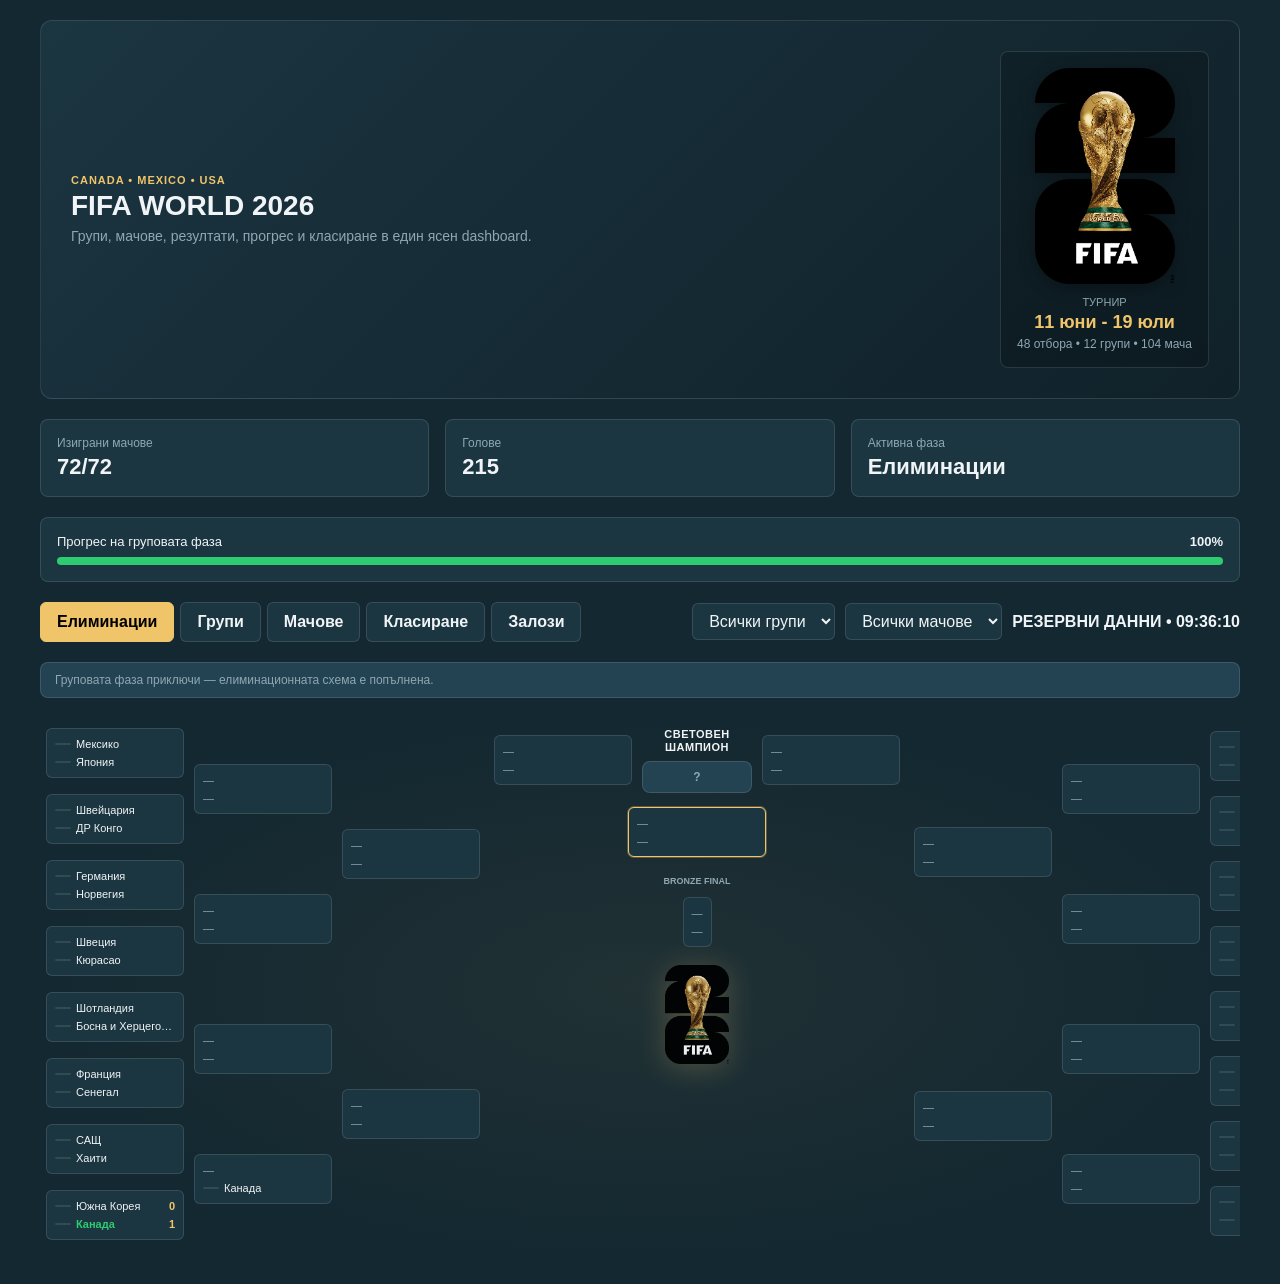
==== commit 317c3c35: "ver 3.2.1" ====
--- a/index.html
+++ b/index.html
@@ -1,342 +1,91 @@
-<!DOCTYPE html>
-<html>
-<head>
-<meta charset="utf-8">
-<meta name="viewport" content="width=device-width, initial-scale=1">
-<script src="./support.js"></script>
-</head>
-<body>
-<x-dc>
-<helmet>
-  <meta charset="utf-8">
-  <meta name="viewport" content="width=device-width, initial-scale=1">
-  <style>
-    @import url('https://fonts.googleapis.com/css2?family=Sora:wght@400;600;700;800&display=swap');
-    * { box-sizing: border-box; }
-    body { margin: 0; font-family: 'Sora', -apple-system, BlinkMacSystemFont, 'Segoe UI', sans-serif; background: linear-gradient(135deg, #0a1829 0%, #0f2235 50%, #0a1829 100%); color: #ffffff; overflow-x: hidden; }
-  </style>
-</helmet>
+<!doctype html>
+<html lang="bg">
+  <head>
+    <meta charset="utf-8">
+    <meta name="viewport" content="width=device-width, initial-scale=1">
+    <title>FIFA WORLD 2026</title>
+    <link rel="stylesheet" href="styles.css">
+  </head>
+  <body>
+    <main class="shell">
+      <header class="hero">
+        <div class="hero-left">
+          <p class="eyebrow">Canada • Mexico • USA</p>
+          <h1>FIFA WORLD 2026</h1>
+          <p class="subtitle">Групи, мачове, резултати, прогрес и класиране в един ясен dashboard.</p>
+        </div>
+        <div class="hero-panel">
+          <img src="2026_FIFA_World_Cup_emblem.png" alt="FIFA World Cup 2026" class="hero-logo">
+          <span>Турнир</span>
+          <strong>11 юни - 19 юли</strong>
+          <small>48 отбора • 12 групи • 104 мача</small>
+        </div>
+      </header>
 
-<div style="min-height: 100vh; background: linear-gradient(135deg, #0a1829 0%, #0f2235 50%, #0a1829 100%); padding: 20px;">
-  <section style="max-width: 1400px; margin: 0 auto; padding-bottom: 40px;">
-    <div style="display: grid; grid-template-columns: 1fr 1fr; gap: 40px; align-items: center; margin-bottom: 60px;">
-      <div style="display: flex; flex-direction: column; gap: 24px;">
-        <div>
-          <p style="margin: 0; font-size: 14px; font-weight: 600; letter-spacing: 2px; color: #ffd700; text-transform: uppercase;">🏆 World Championship</p>
-          <h1 style="margin: 12px 0 0 0; font-size: clamp(32px, 8vw, 64px); font-weight: 800; line-height: 1.1; background: linear-gradient(135deg, #ffffff 0%, #ffd700 100%); -webkit-background-clip: text; -webkit-text-fill-color: transparent; background-clip: text;">FIFA World Cup 2026</h1>
-          <p style="margin: 16px 0 0 0; font-size: 18px; color: #b0c4de;">Canada • Mexico • USA</p>
+      <section class="stats" aria-label="Общ прогрес">
+        <article>
+          <span>Изиграни мачове</span>
+          <strong id="playedCount">0/72</strong>
+        </article>
+        <article>
+          <span>Голове</span>
+          <strong id="goalsCount">0</strong>
+        </article>
+        <article>
+          <span>Активна фаза</span>
+          <strong id="stageLabel">Групи</strong>
+        </article>
+      </section>
+
+      <section class="progress-wrap" aria-label="Визуален прогрес">
+        <div class="progress-head">
+          <span>Прогрес на груповата фаза</span>
+          <strong id="progressPercent">0%</strong>
         </div>
-        <div style="display: grid; grid-template-columns: 1fr 1fr; gap: 16px;">
-          <div style="background: rgba(255, 215, 0, 0.08); border: 1px solid rgba(255, 215, 0, 0.2); border-radius: 12px; padding: 20px; backdrop-filter: blur(10px);">
-            <p style="margin: 0; font-size: 12px; color: #8fa7b3; text-transform: uppercase; letter-spacing: 1px;">Matches Played</p>
-            <p style="margin: 8px 0 0 0; font-size: 32px; font-weight: 800; color: #ffd700;"><span id="matchesValue">0</span>/72</p>
-          </div>
-          <div style="background: rgba(46, 204, 113, 0.08); border: 1px solid rgba(46, 204, 113, 0.2); border-radius: 12px; padding: 20px; backdrop-filter: blur(10px);">
-            <p style="margin: 0; font-size: 12px; color: #8fa7b3; text-transform: uppercase; letter-spacing: 1px;">Total Goals</p>
-            <p style="margin: 8px 0 0 0; font-size: 32px; font-weight: 800; color: #2ecc71;"><span id="goalsValue">0</span></p>
-          </div>
+        <div class="progress-bar">
+          <div id="progressFill" class="progress-fill"></div>
         </div>
-        <div style="background: rgba(255, 255, 255, 0.03); border: 1px solid rgba(255, 255, 255, 0.08); border-radius: 12px; padding: 16px 20px;">
-          <div style="display: flex; justify-content: space-between; align-items: center; margin-bottom: 12px;">
-            <span style="font-size: 12px; color: #8fa7b3; text-transform: uppercase; letter-spacing: 1px;">Group Stage Progress</span>
-            <span style="font-size: 14px; font-weight: 700; color: #ffd700;"><span id="progressValue">0</span>%</span>
-          </div>
-          <div style="width: 100%; height: 6px; background: rgba(255, 255, 255, 0.08); border-radius: 3px; overflow: hidden;">
-            <div id="progressBar" style="height: 100%; background: linear-gradient(90deg, #2ecc71 0%, #ffd700 100%); width: 0%; transition: width 0.4s ease;"></div>
-          </div>
+      </section>
+
+      <div class="controls">
+        <nav class="tabs">
+          <button class="tab" data-view="bracket">Елиминации</button>
+          <button class="tab" data-view="groups">Групи</button>
+          <button class="tab" data-view="matches">Мачове</button>
+          <button class="tab" data-view="standings">Класиране</button>
+          <button class="tab" data-view="bets">Залози</button>
+        </nav>
+
+        <div class="filters">
+          <select id="groupFilter" aria-label="Филтър по група">
+            <option value="all">Всички групи</option>
+          </select>
+          <select id="statusFilter" aria-label="Филтър по статус">
+            <option value="all">Всички мачове</option>
+            <option value="played">Изиграни</option>
+            <option value="upcoming">Предстоящи</option>
+          </select>
+          <strong id="syncStatus">Подготовка...</strong>
         </div>
       </div>
-      <div style="display: flex; justify-content: center; align-items: center; position: relative;">
-        <div style="position: absolute; width: 300px; height: 300px; background: radial-gradient(circle, rgba(255, 215, 0, 0.15), transparent 70%); border-radius: 50%; filter: blur(40px);"></div>
-        <img src="emblem.png" alt="FIFA World Cup 2026" style="width: 100%; max-width: 320px; height: auto; position: relative; z-index: 1; filter: drop-shadow(0 20px 50px rgba(255, 215, 0, 0.2)); animation: float 3s ease-in-out infinite;">
-      </div>
-    </div>
-  </section>
 
-  <section style="max-width: 1600px; margin: 0 auto; padding-bottom: 60px;">
-    <div style="margin-bottom: 32px;">
-      <h2 style="margin: 0; font-size: 32px; font-weight: 800; color: #ffffff;">Елиминации</h2>
-      <p style="margin: 8px 0 0 0; font-size: 14px; color: #8fa7b3;" id="bracketStatus"></p>
-    </div>
-    <div id="bracketContainer" style="background: linear-gradient(135deg, rgba(255, 215, 0, 0.06) 0%, rgba(46, 204, 113, 0.04) 100%); border: 1px solid rgba(255, 215, 0, 0.15); border-radius: 16px; padding: 40px 20px; overflow-x: auto; min-height: 600px;"></div>
-  </section>
+      <section id="groupsView" class="view"></section>
+      <section id="matchesView" class="view"><div id="matchesList" class="matches-list"></div></section>
+      <section id="standingsView" class="view"><div id="standingsGrid" class="standings-grid"></div></section>
 
-  <section style="max-width: 1400px; margin: 0 auto; padding-bottom: 60px;">
-    <div style="margin-bottom: 32px;">
-      <h2 style="margin: 0; font-size: 32px; font-weight: 800; color: #ffffff;">Live Results</h2>
-      <p style="margin: 8px 0 0 0; font-size: 14px; color: #8fa7b3;">Latest matches from group stage</p>
-    </div>
-    <div style="display: flex; gap: 12px; margin-bottom: 24px; flex-wrap: wrap;">
-      <select id="groupFilter" style="background: rgba(255, 215, 0, 0.1); border: 1px solid rgba(255, 215, 0, 0.3); color: #ffffff; padding: 10px 16px; border-radius: 8px; font-weight: 600; cursor: pointer; font-size: 14px;">
-        <option value="all">All Groups</option>
-      </select>
-      <select id="statusFilter" style="background: rgba(46, 204, 113, 0.1); border: 1px solid rgba(46, 204, 113, 0.3); color: #ffffff; padding: 10px 16px; border-radius: 8px; font-weight: 600; cursor: pointer; font-size: 14px;">
-        <option value="all">All Matches</option>
-        <option value="played">Played</option>
-        <option value="upcoming">Upcoming</option>
-      </select>
-    </div>
-    <div id="resultsContainer" style="display: grid; grid-template-columns: repeat(auto-fill, minmax(320px, 1fr)); gap: 16px;"></div>
-  </section>
+      <section id="bracketView" class="view">
+        <div id="bracketStatus" class="bracket-status"></div>
+        <div id="bracketContainer" class="modern-bracket-container"></div>
+      </section>
 
-  <section style="max-width: 1400px; margin: 0 auto; padding-bottom: 60px;">
-    <div style="margin-bottom: 32px;">
-      <h2 style="margin: 0; font-size: 32px; font-weight: 800; color: #ffffff;">Group Standings</h2>
-    </div>
-    <div id="standingsContainer" style="display: grid; grid-template-columns: repeat(auto-fill, minmax(300px, 1fr)); gap: 16px;"></div>
-  </section>
-</div>
-
-<style>
-  @keyframes float { 0%, 100% { transform: translateY(0px); } 50% { transform: translateY(-20px); } }
-  @keyframes pulse { 0%, 100% { transform: scale(1); } 50% { transform: scale(1.05); } }
-  select { transition: all 0.2s ease; }
-  select:hover { background: rgba(255, 215, 0, 0.15); border-color: rgba(255, 215, 0, 0.5); }
-</style>
-
-</x-dc>
-<script type="text/x-dc" data-dc-script data-props="{&quot;$preview&quot;:{&quot;width&quot;:&quot;100%&quot;,&quot;height&quot;:&quot;1600px&quot;}}">
-class Component extends DCLogic {
-  state = { scores: {}, knockoutScores: {}, groupFilter: 'all', statusFilter: 'all' };
-
-  groups = {
-    A: ["Mexico", "South Africa", "South Korea", "Czechia"],
-    B: ["Canada", "Bosnia and Herzegovina", "Qatar", "Switzerland"],
-    C: ["Brazil", "Morocco", "Haiti", "Scotland"],
-    D: ["United States", "Paraguay", "Australia", "Turkey"],
-    E: ["Germany", "Curacao", "Ivory Coast", "Ecuador"],
-    F: ["Netherlands", "Japan", "Sweden", "Tunisia"],
-    G: ["Belgium", "Egypt", "Iran", "New Zealand"],
-    H: ["Spain", "Cape Verde", "Saudi Arabia", "Uruguay"],
-    I: ["France", "Senegal", "Iraq", "Norway"],
-    J: ["Argentina", "Algeria", "Austria", "Jordan"],
-    K: ["Portugal", "DR Congo", "Uzbekistan", "Colombia"],
-    L: ["England", "Croatia", "Ghana", "Panama"]
-  };
-
-  teamCountryCodes = {
-    "Mexico": "mx", "South Africa": "za", "South Korea": "kr", "Czechia": "cz",
-    "Canada": "ca", "Bosnia and Herzegovina": "ba", "Qatar": "qa", "Switzerland": "ch",
-    "Brazil": "br", "Morocco": "ma", "Haiti": "ht", "Scotland": "gb-sct",
-    "United States": "us", "Paraguay": "py", "Australia": "au", "Turkey": "tr",
-    "Germany": "de", "Curacao": "cw", "Ivory Coast": "ci", "Ecuador": "ec",
-    "Netherlands": "nl", "Japan": "jp", "Sweden": "se", "Tunisia": "tn",
-    "Belgium": "be", "Egypt": "eg", "Iran": "ir", "New Zealand": "nz",
-    "Spain": "es", "Cape Verde": "cv", "Saudi Arabia": "sa", "Uruguay": "uy",
-    "France": "fr", "Senegal": "sn", "Iraq": "iq", "Norway": "no",
-    "Argentina": "ar", "Algeria": "dz", "Austria": "at", "Jordan": "jo",
-    "Portugal": "pt", "DR Congo": "cd", "Uzbekistan": "uz", "Colombia": "co",
-    "England": "gb-eng", "Croatia": "hr", "Ghana": "gh", "Panama": "pa"
-  };
-
-  componentDidMount() {
-    this.fetchResults();
-    this.setupFilters();
-    setInterval(() => this.fetchResults(), 30000);
-  }
-
-  fetchResults = async () => {
-    try {
-      const response = await fetch('results.json', { cache: 'no-store' });
-      const data = await response.json();
-      if (data.matches) this.setState({ scores: data.matches }, () => this.renderAll());
-      if (data.knockout) this.setState({ knockoutScores: data.knockout }, () => this.renderAll());
-    } catch (error) {
-      console.error('Error loading results:', error);
-      this.renderAll();
-    }
-  };
-
-  setupFilters = () => {
-    const groupFilter = document.getElementById('groupFilter');
-    const statusFilter = document.getElementById('statusFilter');
-    
-    if (groupFilter) {
-      Object.keys(this.groups).forEach(group => {
-        const opt = document.createElement('option');
-        opt.value = group;
-        opt.textContent = `Group ${group}`;
-        groupFilter.appendChild(opt);
-      });
-      groupFilter.addEventListener('change', (e) => {
-        this.setState({ groupFilter: e.target.value }, () => this.renderMatches());
-      });
-    }
-    
-    if (statusFilter) {
-      statusFilter.addEventListener('change', (e) => {
-        this.setState({ statusFilter: e.target.value }, () => this.renderMatches());
-      });
-    }
-  };
-
-  getAllMatches = () => {
-    const pairings = [[0, 1], [2, 3], [0, 2], [3, 1], [3, 0], [1, 2]];
-    const groupDates = {
-      A: ["Jun 11", "Jun 12", "Jun 18", "Jun 18", "Jun 24", "Jun 24"],
-      B: ["Jun 12", "Jun 13", "Jun 18", "Jun 18", "Jun 24", "Jun 24"],
-      C: ["Jun 13", "Jun 13", "Jun 19", "Jun 19", "Jun 24", "Jun 24"],
-      D: ["Jun 12", "Jun 13", "Jun 19", "Jun 19", "Jun 25", "Jun 25"],
-      E: ["Jun 14", "Jun 14", "Jun 20", "Jun 20", "Jun 25", "Jun 25"],
-      F: ["Jun 14", "Jun 14", "Jun 20", "Jun 20", "Jun 25", "Jun 25"],
-      G: ["Jun 15", "Jun 15", "Jun 21", "Jun 21", "Jun 26", "Jun 26"],
-      H: ["Jun 15", "Jun 15", "Jun 21", "Jun 21", "Jun 26", "Jun 26"],
-      I: ["Jun 16", "Jun 16", "Jun 22", "Jun 22", "Jun 26", "Jun 26"],
-      J: ["Jun 16", "Jun 16", "Jun 22", "Jun 22", "Jun 27", "Jun 27"],
-      K: ["Jun 17", "Jun 17", "Jun 23", "Jun 23", "Jun 27", "Jun 27"],
-      L: ["Jun 17", "Jun 17", "Jun 23", "Jun 23", "Jun 27", "Jun 27"]
-    };
-    return Object.entries(this.groups).flatMap(([group, teams]) =>
-      pairings.map(([hi, ai], idx) => ({
-        id: `${group}-${idx + 1}`, group, date: groupDates[group][idx],
-        home: teams[hi], away: teams[ai]
-      }))
-    );
-  };
-
-  isPlayed = (s) => s && s.home !== undefined && s.away !== undefined && s.home !== null && s.away !== null && s.home !== "" && s.away !== "";
-  getFlagUrl = (t) => `https://flagcdn.com/w40/${this.teamCountryCodes[t] || 'un'}.png`;
-  groupIsComplete = (g) => this.getAllMatches().filter(m => m.group === g).every(m => this.isPlayed(this.state.scores[m.id]));
-
-  calculateTable = (group) => {
-    const teams = this.groups[group];
-    const rows = teams.map(team => ({ team, played: 0, won: 0, drawn: 0, lost: 0, goalsFor: 0, goalsAgainst: 0, goalDifference: 0, points: 0 }));
-    const byTeam = Object.fromEntries(rows.map(r => [r.team, r]));
-    this.getAllMatches().filter(m => m.group === group).forEach(m => {
-      const s = this.state.scores[m.id];
-      if (!this.isPlayed(s)) return;
-      const h = byTeam[m.home], a = byTeam[m.away];
-      const hg = Number(s.home), ag = Number(s.away);
-      h.played += 1; a.played += 1; h.goalsFor += hg; h.goalsAgainst += ag; a.goalsFor += ag; a.goalsAgainst += hg;
-      if (hg > ag) { h.won += 1; a.lost += 1; h.points += 3; }
-      else if (ag > hg) { a.won += 1; h.lost += 1; a.points += 3; }
-      else { h.drawn += 1; a.drawn += 1; h.points += 1; a.points += 1; }
-    });
-    rows.forEach(r => { r.goalDifference = r.goalsFor - r.goalsAgainst; });
-    return rows.sort((a, b) => b.points - a.points || b.goalDifference - a.goalDifference || b.goalsFor - a.goalsFor);
-  };
-
-  renderMatches = () => {
-    const c = document.getElementById('resultsContainer');
-    if (!c) return;
-    const allMatches = this.getAllMatches();
-    const f = allMatches.filter(m => {
-      const s = this.state.scores[m.id];
-      const p = this.isPlayed(s);
-      const go = this.state.groupFilter === 'all' || m.group === this.state.groupFilter;
-      const so = this.state.statusFilter === 'all' || (this.state.statusFilter === 'played' ? p : !p);
-      return go && so;
-    });
-    c.innerHTML = f.map(m => {
-      const s = this.state.scores[m.id] || { home: '', away: '' };
-      const p = this.isPlayed(s);
-      const hg = Number(s.home || 0), ag = Number(s.away || 0);
-      const rt = p ? (hg > ag ? 'Home Win' : ag > hg ? 'Away Win' : 'Draw') : 'Upcoming';
-      const rc = p ? (hg > ag ? '#2ecc71' : ag > hg ? '#e74c3c' : '#3498db') : '#8fa7b3';
-      return `<div style="background: rgba(255, 255, 255, 0.04); border: 1px solid rgba(255, 255, 255, 0.08); border-radius: 12px; padding: 20px; backdrop-filter: blur(10px);"><div style="display: flex; justify-content: space-between; margin-bottom: 16px;"><span style="font-size: 12px; color: #8fa7b3;">Group ${m.group} • ${m.date}</span><span style="background: ${p ? 'rgba(46, 204, 113, 0.15)' : 'rgba(52, 152, 219, 0.15)'}; color: ${p ? '#2ecc71' : '#3498db'}; padding: 4px 10px; border-radius: 6px; font-size: 11px; font-weight: 600;">${p ? 'Finished' : 'Live'}</span></div><div style="display: flex; align-items: center; margin-bottom: 12px; padding: 12px 0; border-bottom: 1px solid rgba(255, 255, 255, 0.06);"><img src="${this.getFlagUrl(m.home)}" style="width: 24px; height: 16px; border-radius: 2px; margin-right: 12px;"><span style="flex: 1; font-weight: 600;">${m.home}</span><span style="font-size: 28px; font-weight: 800; color: #ffd700;">${s.home || '–'}</span></div><div style="display: flex; align-items: center; margin-bottom: 16px;"><img src="${this.getFlagUrl(m.away)}" style="width: 24px; height: 16px; border-radius: 2px; margin-right: 12px;"><span style="flex: 1; font-weight: 600;">${m.away}</span><span style="font-size: 28px; font-weight: 800; color: #ffd700;">${s.away || '–'}</span></div><div style="text-align: center; padding-top: 12px; border-top: 1px solid rgba(255, 255, 255, 0.06);"><span style="color: ${rc}; font-weight: 700;">${rt}</span></div></div>`;
-    }).join('');
-  };
-
-  renderStandings = () => {
-    const c = document.getElementById('standingsContainer');
-    if (!c) return;
-    c.innerHTML = Object.keys(this.groups).map(g => {
-      const t = this.calculateTable(g);
-      const rh = t.map((r, i) => `<div style="display: grid; grid-template-columns: 1fr 30px 30px 40px; gap: 12px; align-items: center; padding: 10px 0; ${i < t.length - 1 ? 'border-bottom: 1px solid rgba(255, 255, 255, 0.04);' : ''}"><div style="display: flex; align-items: center; gap: 8px;"><span style="font-weight: 600; color: #8fa7b3; width: 20px;">${i + 1}</span><img src="${this.getFlagUrl(r.team)}" style="width: 20px; height: 14px; border-radius: 2px;"><span style="font-size: 13px; font-weight: 600;">${r.team}</span></div><span style="font-size: 12px; color: #8fa7b3; text-align: center;">${r.played}</span><span style="font-size: 12px; color: #8fa7b3; text-align: center;">${r.goalDifference > 0 ? '+' : ''}${r.goalDifference}</span><span style="font-size: 14px; font-weight: 700; color: #ffd700; text-align: center;">${r.points}</span></div>`).join('');
-      return `<div style="background: rgba(255, 255, 255, 0.04); border: 1px solid rgba(255, 255, 255, 0.08); border-radius: 12px; padding: 20px; backdrop-filter: blur(10px);"><h3 style="margin: 0 0 16px 0; color: #ffd700; font-size: 18px; font-weight: 700;">Group ${g}</h3><div style="display: flex; flex-direction: column; gap: 8px;">${rh}</div></div>`;
-    }).join('');
-  };
-
-  renderProgress = () => {
-    const am = this.getAllMatches();
-    const p = am.filter(m => this.isPlayed(this.state.scores[m.id])).length;
-    const tg = am.reduce((s, m) => s + (this.isPlayed(this.state.scores[m.id]) ? Number(this.state.scores[m.id].home) + Number(this.state.scores[m.id].away) : 0), 0);
-    const pp = Math.round((p / am.length) * 100);
-    
-    const me = document.getElementById('matchesValue');
-    const ge = document.getElementById('goalsValue');
-    const pe = document.getElementById('progressValue');
-    const pb = document.getElementById('progressBar');
-    
-    if (me) me.textContent = p;
-    if (ge) ge.textContent = tg;
-    if (pe) pe.textContent = pp;
-    if (pb) pb.style.width = pp + '%';
-  };
-
-  renderBracket = () => {
-    const c = document.getElementById('bracketContainer');
-    if (!c) return;
-    const am = this.getAllMatches();
-    const p = am.filter(m => this.isPlayed(this.state.scores[m.id])).length;
-    const cc = Object.keys(this.groups).filter(g => this.groupIsComplete(g)).length;
-    const se = document.getElementById('bracketStatus');
-    if (se) se.textContent = p === am.length ? "🏆 Tournament Complete!" : `${cc}/12 groups complete • ${p}/72 matches played`;
-    
-    const getGroupWinner = (pos) => {
-      try {
-        const group = pos[0];
-        const rank = parseInt(pos[1]);
-        const table = this.calculateTable(group);
-        return (table && table[rank - 1]) ? table[rank - 1].team : '–';
-      } catch (e) {
-        return '–';
-      }
-    };
-    
-    const knockoutRounds = [
-      { title: 'Round of 16', matches: [
-        { id: 'r16-1', w1: 'A1', w2: 'B2' }, { id: 'r16-2', w1: 'C1', w2: 'D2' },
-        { id: 'r16-3', w1: 'E1', w2: 'F2' }, { id: 'r16-4', w1: 'G1', w2: 'H2' },
-        { id: 'r16-5', w1: 'B1', w2: 'A2' }, { id: 'r16-6', w1: 'D1', w2: 'C2' },
-        { id: 'r16-7', w1: 'F1', w2: 'E2' }, { id: 'r16-8', w1: 'H1', w2: 'G2' },
-        { id: 'r16-9', w1: 'I1', w2: 'J2' }, { id: 'r16-10', w1: 'K1', w2: 'L2' },
-        { id: 'r16-11', w1: 'I2', w2: 'J1' }, { id: 'r16-12', w1: 'K2', w2: 'L1' },
-      ]},
-      { title: 'Quarterfinals', matches: [
-        { id: 'qf-1', w1: 'r16-1', w2: 'r16-2' }, { id: 'qf-2', w1: 'r16-3', w2: 'r16-4' },
-        { id: 'qf-3', w1: 'r16-5', w2: 'r16-6' }, { id: 'qf-4', w1: 'r16-7', w2: 'r16-8' },
-      ]},
-    ];
-    
-    c.innerHTML = knockoutRounds.map(r => {
-      const mh = r.matches.map(m => {
-        const t1 = getGroupWinner(m.w1);
-        const t2 = getGroupWinner(m.w2);
-        const s = this.state.knockoutScores[m.id] || {};
-        const hg = s.home !== undefined ? s.home : '';
-        const ag = s.away !== undefined ? s.away : '';
-        return `<div style="background: rgba(255, 255, 255, 0.04); border: 1px solid rgba(255, 255, 255, 0.08); border-radius: 8px; padding: 12px; margin-bottom: 8px;">
-          <div style="display: flex; align-items: center; margin-bottom: 8px; padding-bottom: 8px; border-bottom: 1px solid rgba(255, 255, 255, 0.06);">
-            <img src="${this.getFlagUrl(t1)}" style="width: 20px; height: 14px; border-radius: 2px; margin-right: 8px;">
-            <span style="flex: 1; font-size: 12px; font-weight: 600;">${t1}</span>
-            <span style="font-size: 16px; font-weight: 800; color: #ffd700; width: 30px; text-align: center;">${hg || '–'}</span>
-          </div>
-          <div style="display: flex; align-items: center;">
-            <img src="${this.getFlagUrl(t2)}" style="width: 20px; height: 14px; border-radius: 2px; margin-right: 8px;">
-            <span style="flex: 1; font-size: 12px; font-weight: 600;">${t2}</span>
-            <span style="font-size: 16px; font-weight: 800; color: #ffd700; width: 30px; text-align: center;">${ag || '–'}</span>
-          </div>
-        </div>`;
-      }).join('');
-      return `<div style="flex: 0 0 auto; min-width: 200px; padding-right: 20px;"><h3 style="margin: 0 0 12px 0; font-size: 12px; font-weight: 700; color: #8fa7b3; text-transform: uppercase;">${r.title}</h3><div>${mh}</div></div>`;
-    }).join('');
-    c.style.display = 'flex';
-  };
-
-  renderAll = () => {
-    this.renderProgress();
-    this.renderMatches();
-    this.renderStandings();
-    this.renderBracket();
-  };
-
-  renderVals() {
-    setTimeout(() => this.renderAll(), 50);
-    return {};
-  }
-}
-
-</script>
-</body>
+      <section id="betsView" class="view">
+        <div class="bets-header" style="margin-bottom: 20px; background: var(--panel); padding: 16px; border-radius: 8px; border: 1px solid var(--line);">
+          <h2 style="margin: 0 0 6px 0; color: var(--gold);">Моите Лични Прогнози</h2>
+          <p style="color: var(--muted); font-size: 13px; margin: 0;">Резултатите се запазват автоматично във вашия браузър.</p>
+        </div>
+        <div id="betsList" class="matches-list"></div>
+      </section>
+    </main>
+    <script src="app.js"></script>
+  </body>
 </html>
--- a/styles.css
+++ b/styles.css
@@ -0,0 +1,684 @@
+/* FIFA WORLD 2026 - Пълен Дизайн и Стилизация */
+:root {
+  --bg: #142831;
+  --panel: #1b3541;
+  --panel-2: #234352;
+  --ink: #f0f4f6;
+  --muted: #8fa7b3;
+  --line: rgba(255, 255, 255, 0.12);
+  --gold: #f0c56a;
+  --green: #2ecc71;
+  --red: #e74c3c;
+  --blue: #3498db;
+}
+
+* {
+  box-sizing: border-box;
+}
+
+body {
+  margin: 0;
+  font-family: -apple-system, BlinkMacSystemFont, "Segoe UI", Roboto, Arial, sans-serif;
+  background: var(--bg);
+  color: var(--ink);
+}
+
+button, select, input {
+  font: inherit;
+}
+
+.shell {
+  width: min(1200px, calc(100% - 24px));
+  margin: 0 auto;
+  padding: 20px 0;
+}
+
+/* Хедър / Hero блок */
+.hero {
+  display: flex;
+  justify-content: space-between;
+  align-items: center;
+  background: linear-gradient(135deg, var(--panel), #102129);
+  padding: 30px;
+  border-radius: 12px;
+  border: 1px solid var(--line);
+  margin-bottom: 20px;
+}
+
+.hero h1 {
+  margin: 4px 0;
+  font-size: 28px;
+  font-weight: 800;
+  color: var(--ink);
+}
+
+.hero .eyebrow {
+  color: var(--gold);
+  text-transform: uppercase;
+  font-size: 11px;
+  font-weight: bold;
+  margin: 0;
+  letter-spacing: 1px;
+}
+
+.hero .subtitle {
+  color: var(--muted);
+  margin: 6px 0 0 0;
+  font-size: 14px;
+}
+
+.hero-panel {
+  background: rgba(0, 0, 0, 0.2);
+  padding: 16px;
+  border-radius: 8px;
+  text-align: center;
+  border: 1px solid var(--line);
+}
+
+.hero-panel span {
+  display: block;
+  font-size: 11px;
+  color: var(--muted);
+  text-transform: uppercase;
+}
+
+.hero-panel strong {
+  display: block;
+  font-size: 18px;
+  color: var(--gold);
+  margin: 4px 0;
+}
+
+.hero-panel small {
+  display: block;
+  font-size: 12px;
+  color: var(--muted);
+}
+
+.hero-logo {
+  display: block;
+  width: 140px;
+  height: auto;
+  margin: 0 auto 12px;
+  filter: drop-shadow(0 4px 8px rgba(0, 0, 0, 0.3));
+  object-fit: contain;
+}
+
+/* Статистически карти */
+.stats {
+  display: grid;
+  grid-template-columns: repeat(auto-fit, minmax(200px, 1fr));
+  gap: 16px;
+  margin-bottom: 20px;
+}
+
+.stats article {
+  background: var(--panel);
+  border: 1px solid var(--line);
+  padding: 16px;
+  border-radius: 8px;
+}
+
+.stats span {
+  display: block;
+  font-size: 12px;
+  color: var(--muted);
+  margin-bottom: 4px;
+}
+
+.stats strong {
+  font-size: 22px;
+  font-weight: bold;
+}
+
+/* Прогрес лента */
+.progress-wrap {
+  background: var(--panel);
+  padding: 16px;
+  border-radius: 8px;
+  border: 1px solid var(--line);
+  margin-bottom: 20px;
+}
+
+.progress-head {
+  display: flex;
+  justify-content: space-between;
+  font-size: 13px;
+  margin-bottom: 8px;
+}
+
+.progress-bar {
+  background: var(--panel-2);
+  height: 8px;
+  border-radius: 4px;
+  overflow: hidden;
+}
+
+.progress-fill {
+  background: var(--green);
+  height: 100%;
+  width: 0%;
+  transition: width 0.3s ease;
+}
+
+/* Контроли и Бутони (Табове) */
+.controls {
+  display: flex;
+  justify-content: space-between;
+  align-items: center;
+  flex-wrap: wrap;
+  gap: 16px;
+  margin-bottom: 20px;
+}
+
+.tabs {
+  display: flex;
+  gap: 6px;
+}
+
+.tab {
+  background: var(--panel);
+  border: 1px solid var(--line);
+  padding: 10px 16px;
+  color: var(--ink);
+  font-weight: 600;
+  cursor: pointer;
+  border-radius: 6px;
+  outline: none;
+  transition: all 0.2s ease;
+}
+
+.tab:hover {
+  background: var(--panel-2);
+}
+
+.tab.active {
+  background: var(--gold);
+  color: #000;
+  border-color: var(--gold);
+}
+
+.filters {
+  display: flex;
+  align-items: center;
+  gap: 10px;
+}
+
+.filters select {
+  background: var(--panel);
+  color: var(--ink);
+  border: 1px solid var(--line);
+  padding: 8px 12px;
+  border-radius: 6px;
+  outline: none;
+}
+
+/* Логика за показване и скриване на табовете */
+.view {
+  display: none;
+}
+
+/* Изолирано и твърдо правило за 3 колони за групите */
+#groupsView {
+  gap: 16px;
+}
+
+/* Когато JS премахне display:none и сложи друг стил, активираме чист Grid */
+#groupsView:not([style*="display: none"]) {
+  display: grid !important;
+  grid-template-columns: repeat(3, 1fr) !important;
+}
+
+/* Общи структури за карти, групи и таблици */
+.group-card, .table-card, .match-card {
+  background: var(--panel);
+  border: 1px solid var(--line);
+  border-radius: 8px;
+  padding: 16px;
+}
+
+.group-title {
+  display: flex;
+  justify-content: space-between;
+  align-items: center;
+  border-bottom: 1px solid var(--line);
+  padding-bottom: 8px;
+  margin-bottom: 12px;
+}
+
+.group-title h2 {
+  margin: 0;
+  font-size: 16px;
+  color: var(--gold);
+}
+
+.pill {
+  background: var(--panel-2);
+  padding: 4px 8px;
+  border-radius: 4px;
+  font-size: 11px;
+  color: var(--muted);
+}
+
+/* Списъци с мачове и класирания */
+.matches-list, .standings-grid {
+  display: grid;
+  grid-template-columns: repeat(auto-fill, minmax(320px, 1fr));
+  gap: 16px;
+}
+
+#matchesView:not([style*="display: none"]) {
+  display: grid !important;
+}
+
+#standingsView:not([style*="display: none"]) {
+  display: grid !important;
+}
+
+#bracketView:not([style*="display: none"]) {
+  display: block !important;
+}
+
+#betsView:not([style*="display: none"]) {
+  display: block !important;
+}
+
+.match-top {
+  display: flex;
+  justify-content: space-between;
+  font-size: 11px;
+  color: var(--muted);
+  margin-bottom: 8px;
+}
+
+.score-line {
+  display: flex;
+  justify-content: space-between;
+  align-items: center;
+  padding: 6px 0;
+}
+
+.score-line input {
+  width: 46px;
+  height: 32px;
+  text-align: center;
+  background: var(--panel-2);
+  color: #fff;
+  border: 1px solid var(--line);
+  border-radius: 6px;
+  font-weight: bold;
+}
+
+/* Стилизация на флагове и имена */
+.team-row {
+  display: flex;
+  align-items: center;
+  gap: 8px;
+}
+
+.flag {
+  font-size: 18px;
+  line-height: 1;
+}
+
+/* Структура на елиминациите (Бракет) — ляво / център (финал, трофей) / дясно */
+.modern-bracket-container {
+  display: flex;
+  justify-content: flex-start;
+  align-items: stretch;
+  gap: 0;
+  overflow-x: auto;
+  padding: 16px 6px 24px;
+  background: radial-gradient(ellipse at center, rgba(240, 197, 106, 0.06), transparent 70%);
+  border-radius: 16px;
+}
+
+.bracket-side {
+  display: flex;
+  gap: 10px;
+  flex-shrink: 0;
+}
+
+.bracket-side-right {
+  flex-direction: row;
+}
+
+.bracket-mini-column {
+  display: flex;
+  flex-direction: column;
+  justify-content: space-around;
+  gap: 8px;
+  width: 138px;
+  flex-shrink: 0;
+}
+
+.bracket-mini-column .bracket-match {
+  flex: 0 0 auto;
+}
+
+/* Изравнява двойките мачове, така че по-късните кръгове да се центрират спрямо предходните си двойки */
+.bracket-mini-column:nth-child(1) .bracket-match + .bracket-match {
+  margin-top: 8px;
+}
+
+.column-header {
+  font-size: 10px;
+  text-align: center;
+  background: var(--panel-2);
+  padding: 5px;
+  border-radius: 4px;
+  font-weight: bold;
+  color: var(--gold);
+}
+
+.bracket-match {
+  background: var(--panel);
+  border: 1px solid var(--line);
+  padding: 6px 8px;
+  border-radius: 6px;
+}
+
+.bracket-team {
+  font-size: 11px;
+  padding: 2px 0;
+  display: flex;
+  align-items: center;
+  gap: 5px;
+  min-height: 18px;
+}
+
+.bracket-status {
+  font-size: 12px;
+  color: var(--muted);
+  background: var(--panel-2);
+  border: 1px solid var(--line);
+  padding: 10px 14px;
+  border-radius: 8px;
+  margin-bottom: 14px;
+}
+
+.bracket-team-tbd {
+  color: var(--muted);
+  font-style: italic;
+}
+
+.bracket-flag {
+  width: 16px;
+  border-radius: 2px;
+  border: 1px solid rgba(255, 255, 255, 0.1);
+  flex-shrink: 0;
+}
+
+.bracket-team-name {
+  flex: 1;
+  white-space: nowrap;
+  overflow: hidden;
+  text-overflow: ellipsis;
+}
+
+.bracket-score {
+  font-weight: bold;
+  color: var(--gold);
+  min-width: 14px;
+  text-align: right;
+  flex-shrink: 0;
+}
+
+.bracket-team-winner {
+  color: var(--green);
+  font-weight: bold;
+}
+
+/* Централна колона: полуфинали отгоре, шампион в средата, финал, бронз, трофей отдолу */
+.bracket-center {
+  display: flex;
+  flex-direction: column;
+  align-items: center;
+  justify-content: flex-start;
+  gap: 14px;
+  width: 434px;
+  flex-shrink: 0;
+  padding: 0 14px;
+}
+
+.bracket-center-top {
+  display: flex;
+  align-items: center;
+  justify-content: center;
+  gap: 10px;
+  width: 100%;
+}
+
+.bracket-semi-left, .bracket-semi-right {
+  width: 138px;
+  flex-shrink: 0;
+  display: flex;
+  flex-direction: column;
+  justify-content: center;
+}
+
+.bracket-champion-box {
+  flex-shrink: 0;
+  text-align: center;
+  display: flex;
+  flex-direction: column;
+  align-items: center;
+  gap: 6px;
+  width: 110px;
+}
+
+.bracket-champion-label {
+  font-size: 11px;
+  font-weight: 800;
+  letter-spacing: 0.5px;
+  line-height: 1.25;
+  color: var(--ink);
+}
+
+.bracket-champion-name {
+  background: var(--panel-2);
+  border: 1px solid var(--line);
+  border-radius: 8px;
+  padding: 8px 10px;
+  font-weight: bold;
+  color: var(--muted);
+  width: 100%;
+  font-size: 12px;
+}
+
+.bracket-champion-name.is-decided {
+  color: var(--gold);
+  border-color: var(--gold);
+  background: rgba(240, 197, 106, 0.12);
+}
+
+.bracket-center-final {
+  width: 138px;
+}
+
+.bracket-center-final .final-match {
+  border-color: var(--gold);
+  box-shadow: 0 0 0 1px rgba(240, 197, 106, 0.3);
+}
+
+.bracket-center-bronze {
+  width: 138px;
+  display: flex;
+  flex-direction: column;
+  gap: 6px;
+  align-items: center;
+}
+
+.bracket-center-bronze .column-header {
+  font-size: 9px;
+  background: transparent;
+  color: var(--muted);
+}
+
+.bracket-trophy {
+  margin-top: 4px;
+}
+
+.bracket-trophy-img {
+  width: 64px;
+  opacity: 0.92;
+  filter: drop-shadow(0 4px 14px rgba(240, 197, 106, 0.25));
+}
+
+@media (max-width: 1024px) {
+  .modern-bracket-container {
+    justify-content: flex-start;
+  }
+}
+
+/* Адаптивност за мобилни устройства */
+@media (max-width: 1024px) {
+  #groupsView:not([style*="display: none"]) {
+    grid-template-columns: repeat(2, 1fr) !important;
+  }
+
+  .matches-list, .standings-grid {
+    grid-template-columns: repeat(auto-fill, minmax(280px, 1fr));
+  }
+}
+
+@media (max-width: 768px) {
+  .shell {
+    width: calc(100% - 16px);
+    padding: 12px 0;
+  }
+
+  .hero {
+    flex-direction: column;
+    text-align: center;
+    gap: 20px;
+    padding: 20px;
+  }
+
+  .hero h1 {
+    font-size: 22px;
+  }
+
+  .hero-logo {
+    width: 120px;
+  }
+
+  .hero-panel {
+    width: 100%;
+  }
+
+  #groupsView:not([style*="display: none"]) {
+    grid-template-columns: 1fr !important;
+  }
+
+  .matches-list, .standings-grid {
+    grid-template-columns: 1fr;
+  }
+
+  .stats {
+    grid-template-columns: repeat(auto-fit, minmax(140px, 1fr));
+    gap: 10px;
+  }
+
+  .stats article {
+    padding: 12px;
+  }
+
+  .stats strong {
+    font-size: 18px;
+  }
+
+  /* Контроли: табове и филтри на отделни редове */
+  .controls {
+    flex-direction: column;
+    align-items: stretch;
+    gap: 10px;
+  }
+
+  .tabs {
+    flex-wrap: wrap;
+    justify-content: center;
+  }
+
+  .tab {
+    flex: 1 1 auto;
+    text-align: center;
+    padding: 10px 8px;
+    font-size: 13px;
+  }
+
+  .filters {
+    flex-wrap: wrap;
+    justify-content: space-between;
+  }
+
+  .filters select {
+    flex: 1 1 45%;
+  }
+
+  #syncStatus {
+    width: 100%;
+    text-align: center;
+    margin-top: 4px;
+  }
+
+  /* Елиминационна фаза: хоризонтално скролване, фиксираните компактни ширини остават същите */
+  .bracket-trophy-img {
+    width: 56px;
+  }
+
+  .group-card, .table-card, .match-card {
+    padding: 12px;
+  }
+}
+
+@media (max-width: 480px) {
+  .hero h1 {
+    font-size: 19px;
+  }
+
+  .hero .subtitle {
+    font-size: 13px;
+  }
+
+  .stats {
+    grid-template-columns: 1fr 1fr;
+  }
+
+  .stats article:nth-child(3) {
+    grid-column: span 2;
+  }
+
+  .tab {
+    font-size: 12px;
+    padding: 8px 6px;
+  }
+
+  .filters select {
+    flex: 1 1 100%;
+  }
+
+  .score-line input {
+    width: 40px;
+    height: 30px;
+  }
+
+  .group-title h2 {
+    font-size: 14px;
+  }
+
+  .match-meta {
+    font-size: 10px;
+  }
+
+  /* Редовете с прогнози/резултати в Залози: пренасяне на нов ред */
+  .score-actions {
+    flex-wrap: wrap;
+    gap: 6px;
+  }
+
+  .score-actions .status {
+    width: 100%;
+  }
+}
+
